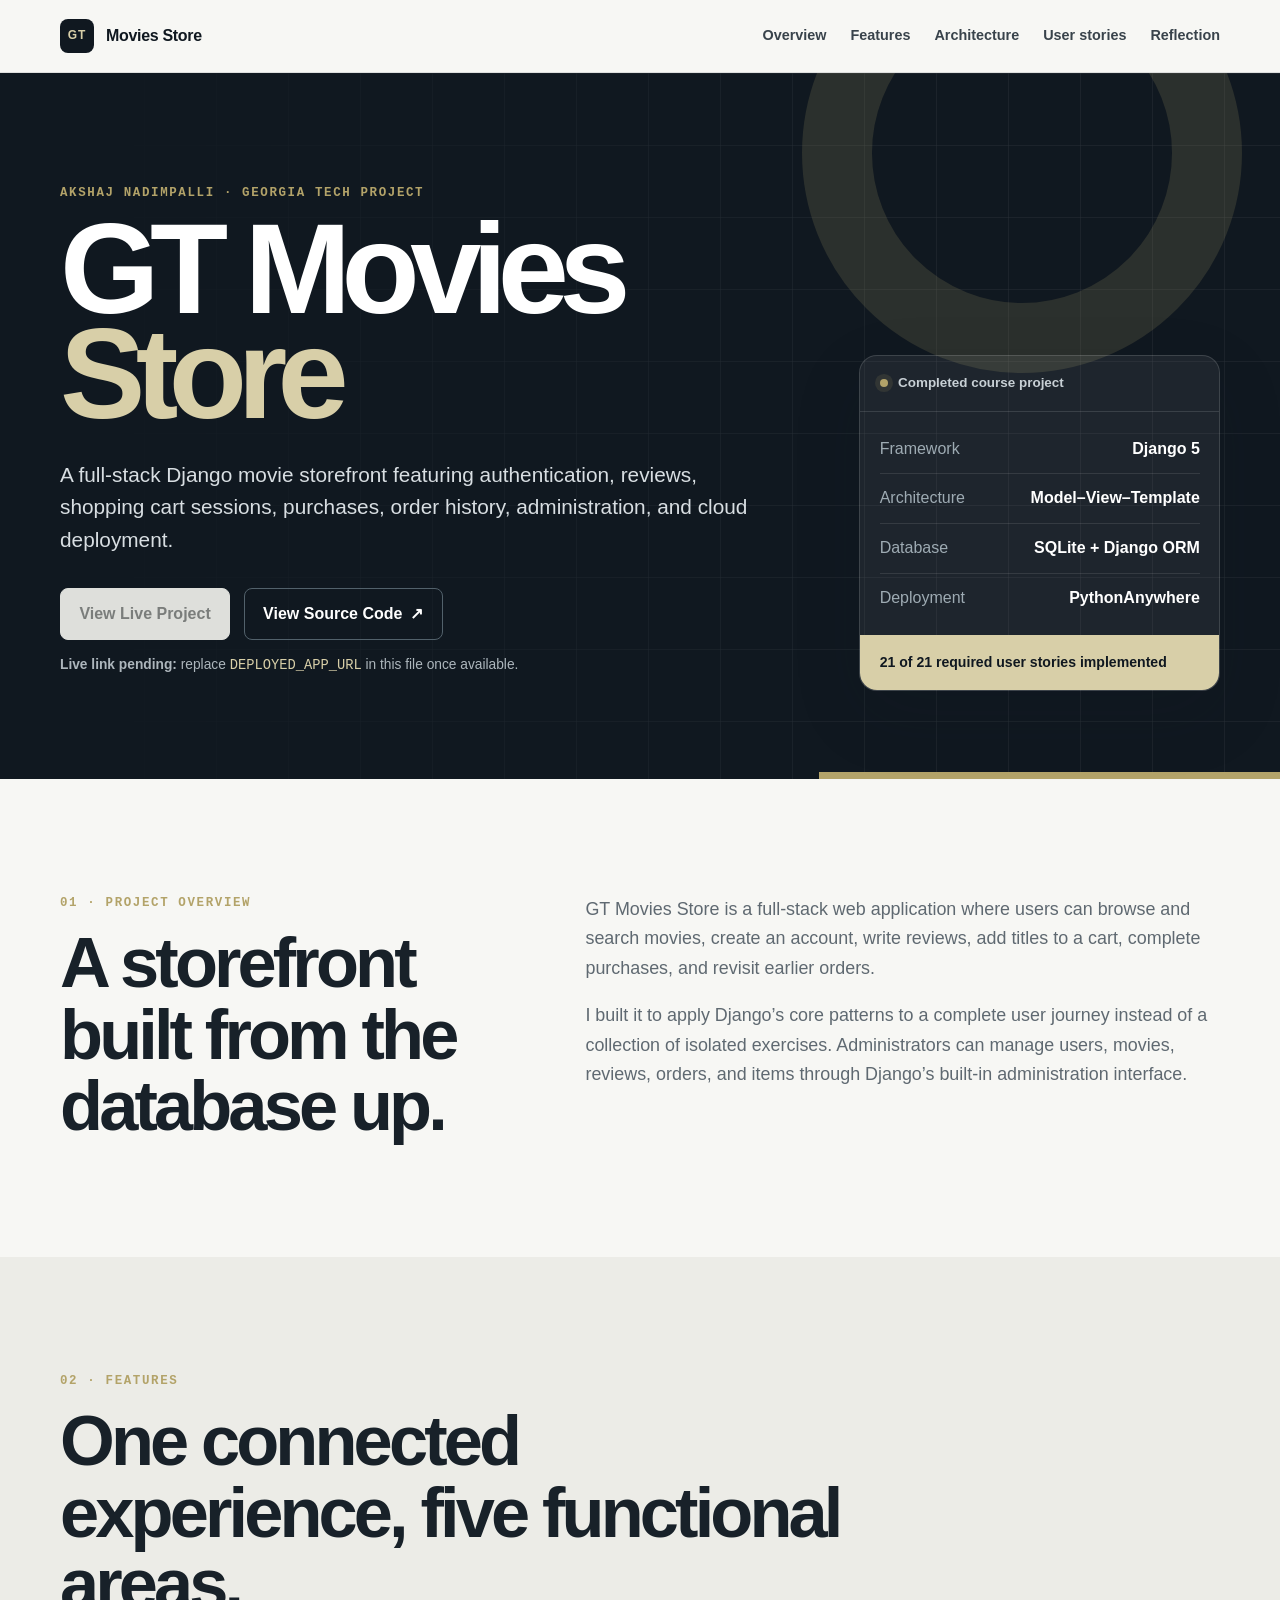
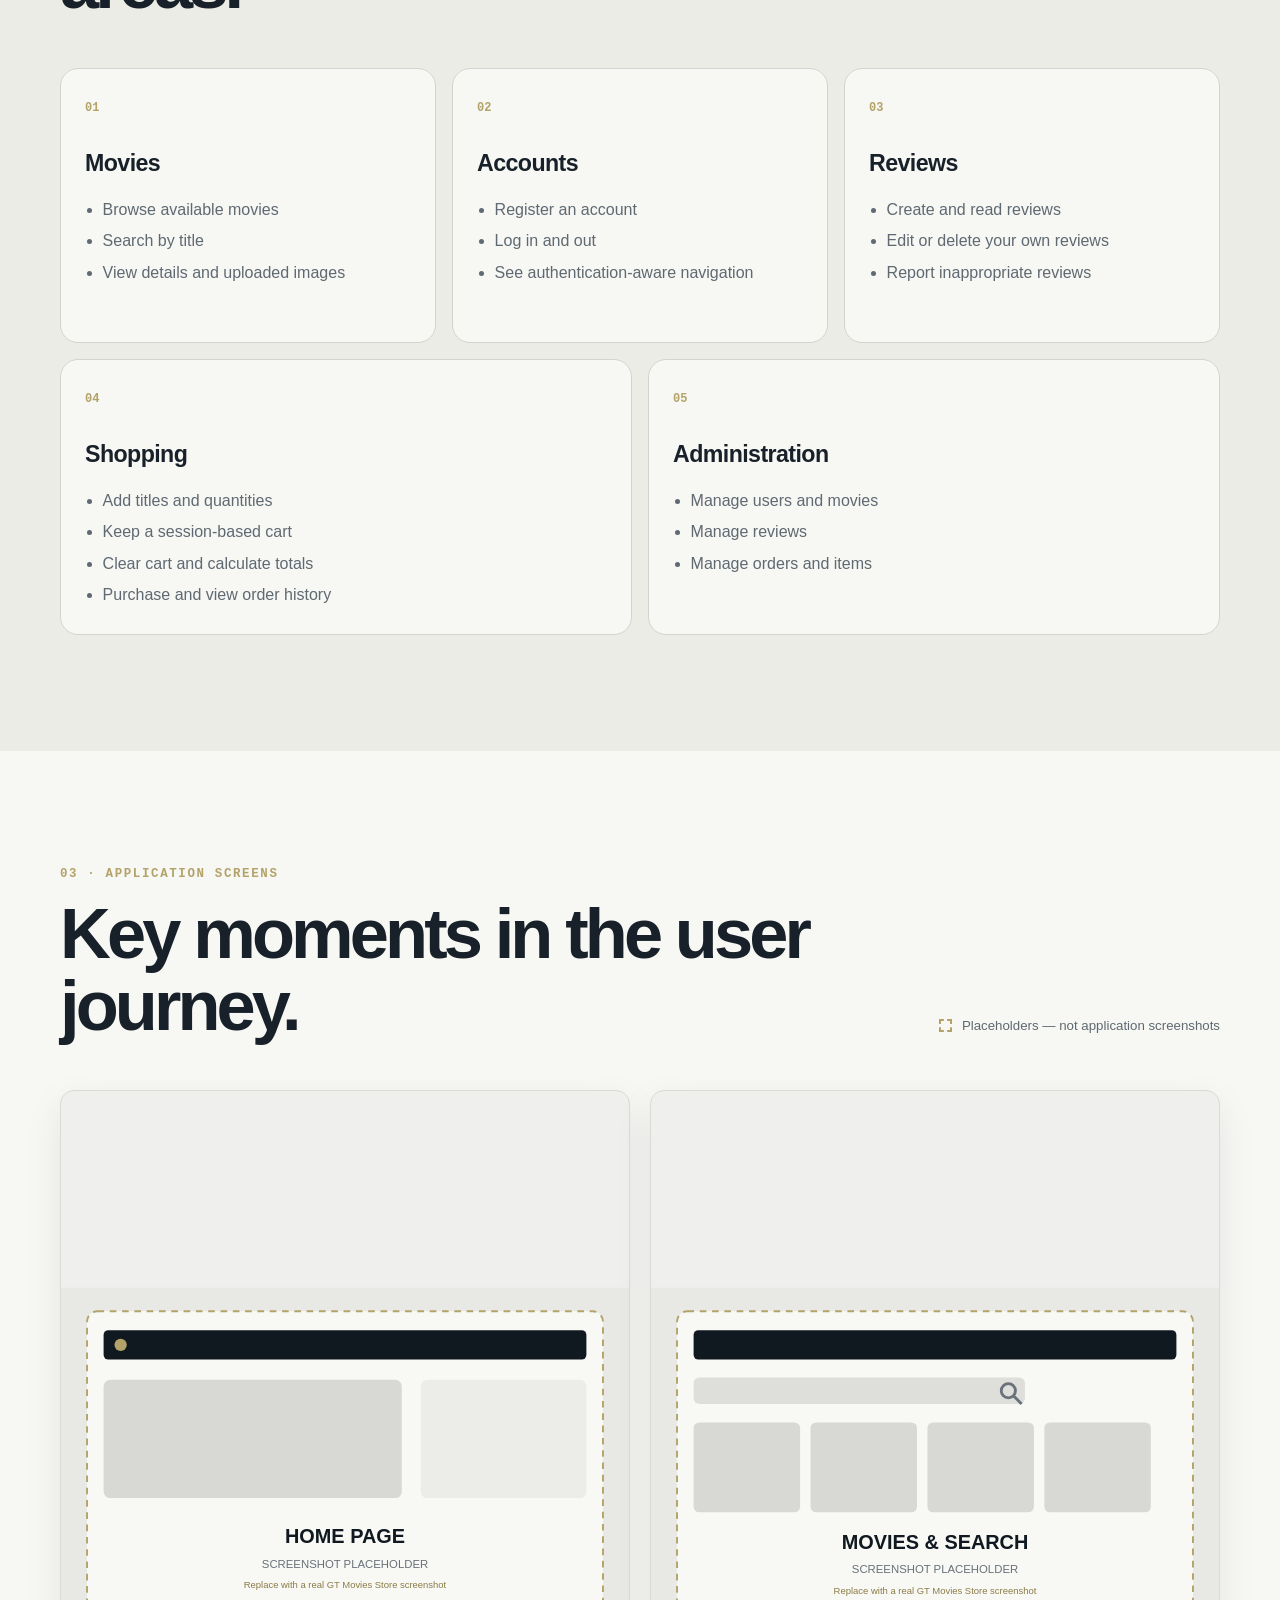
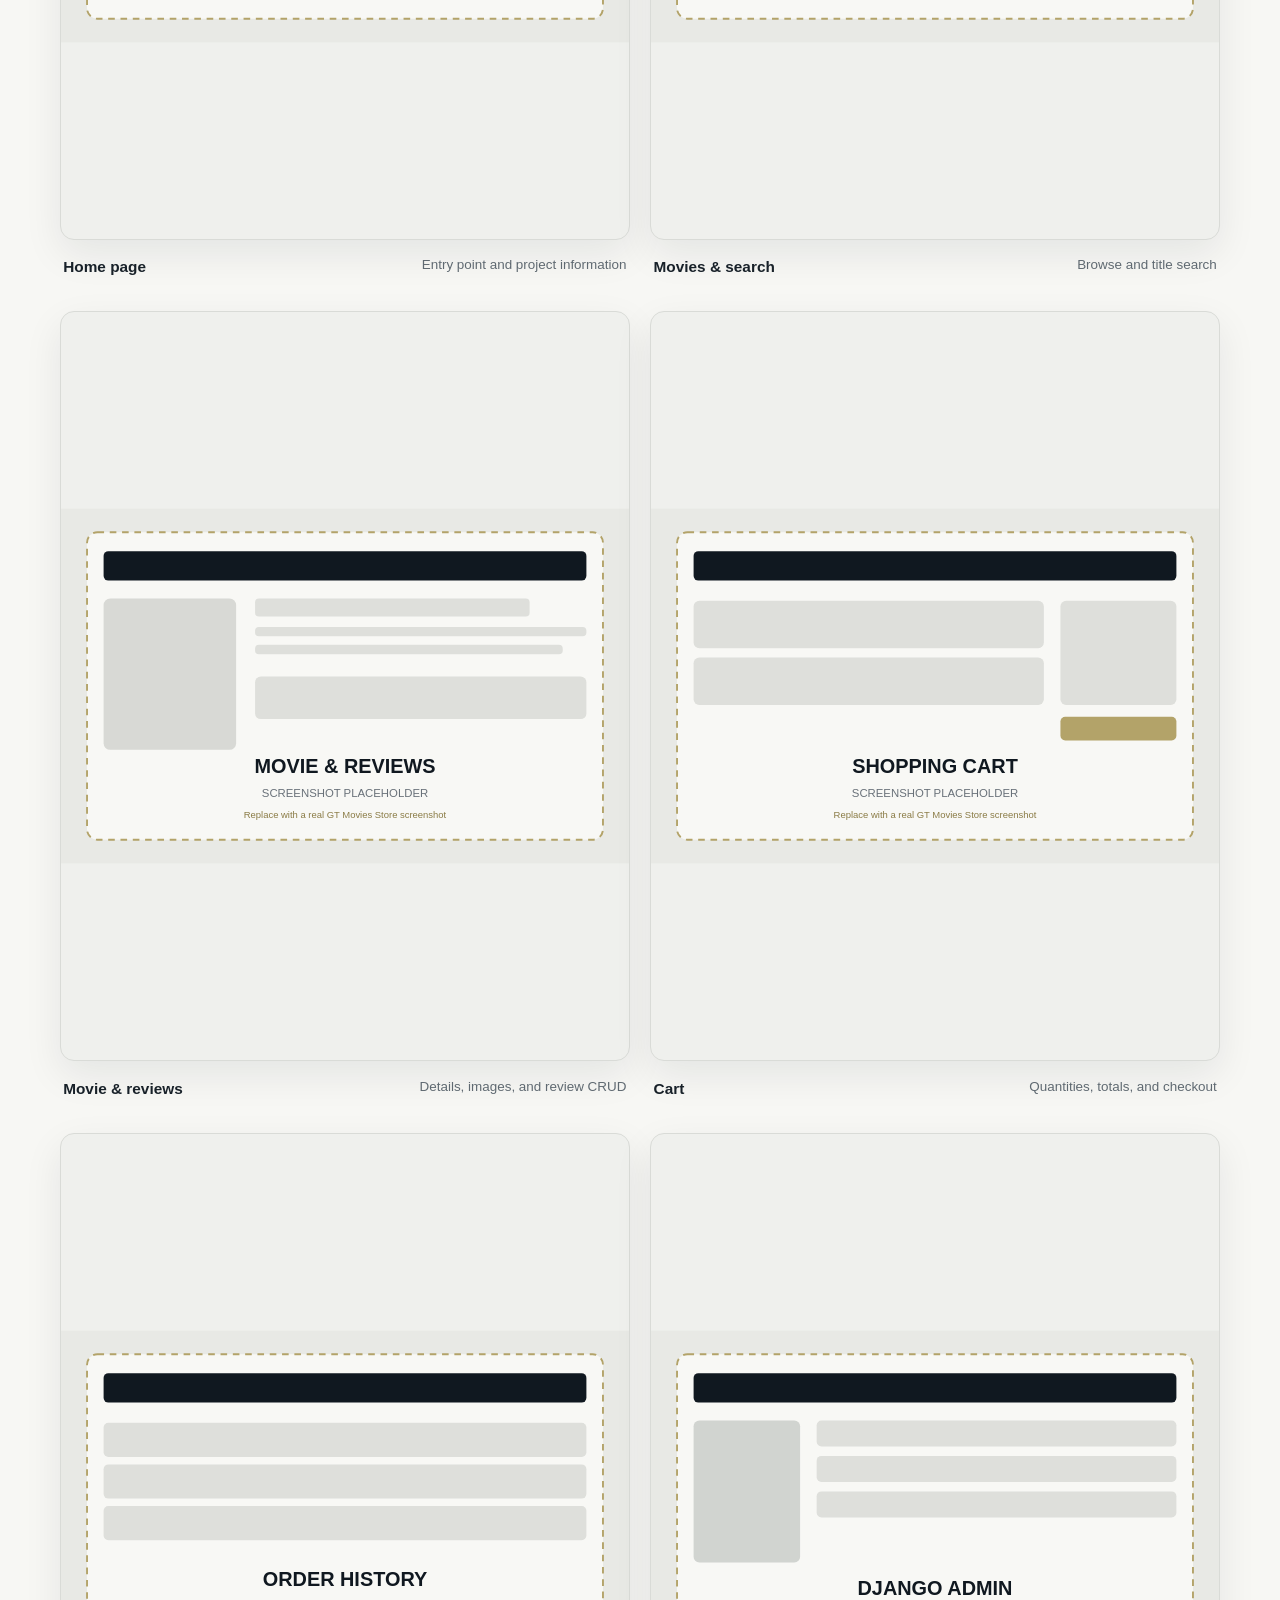
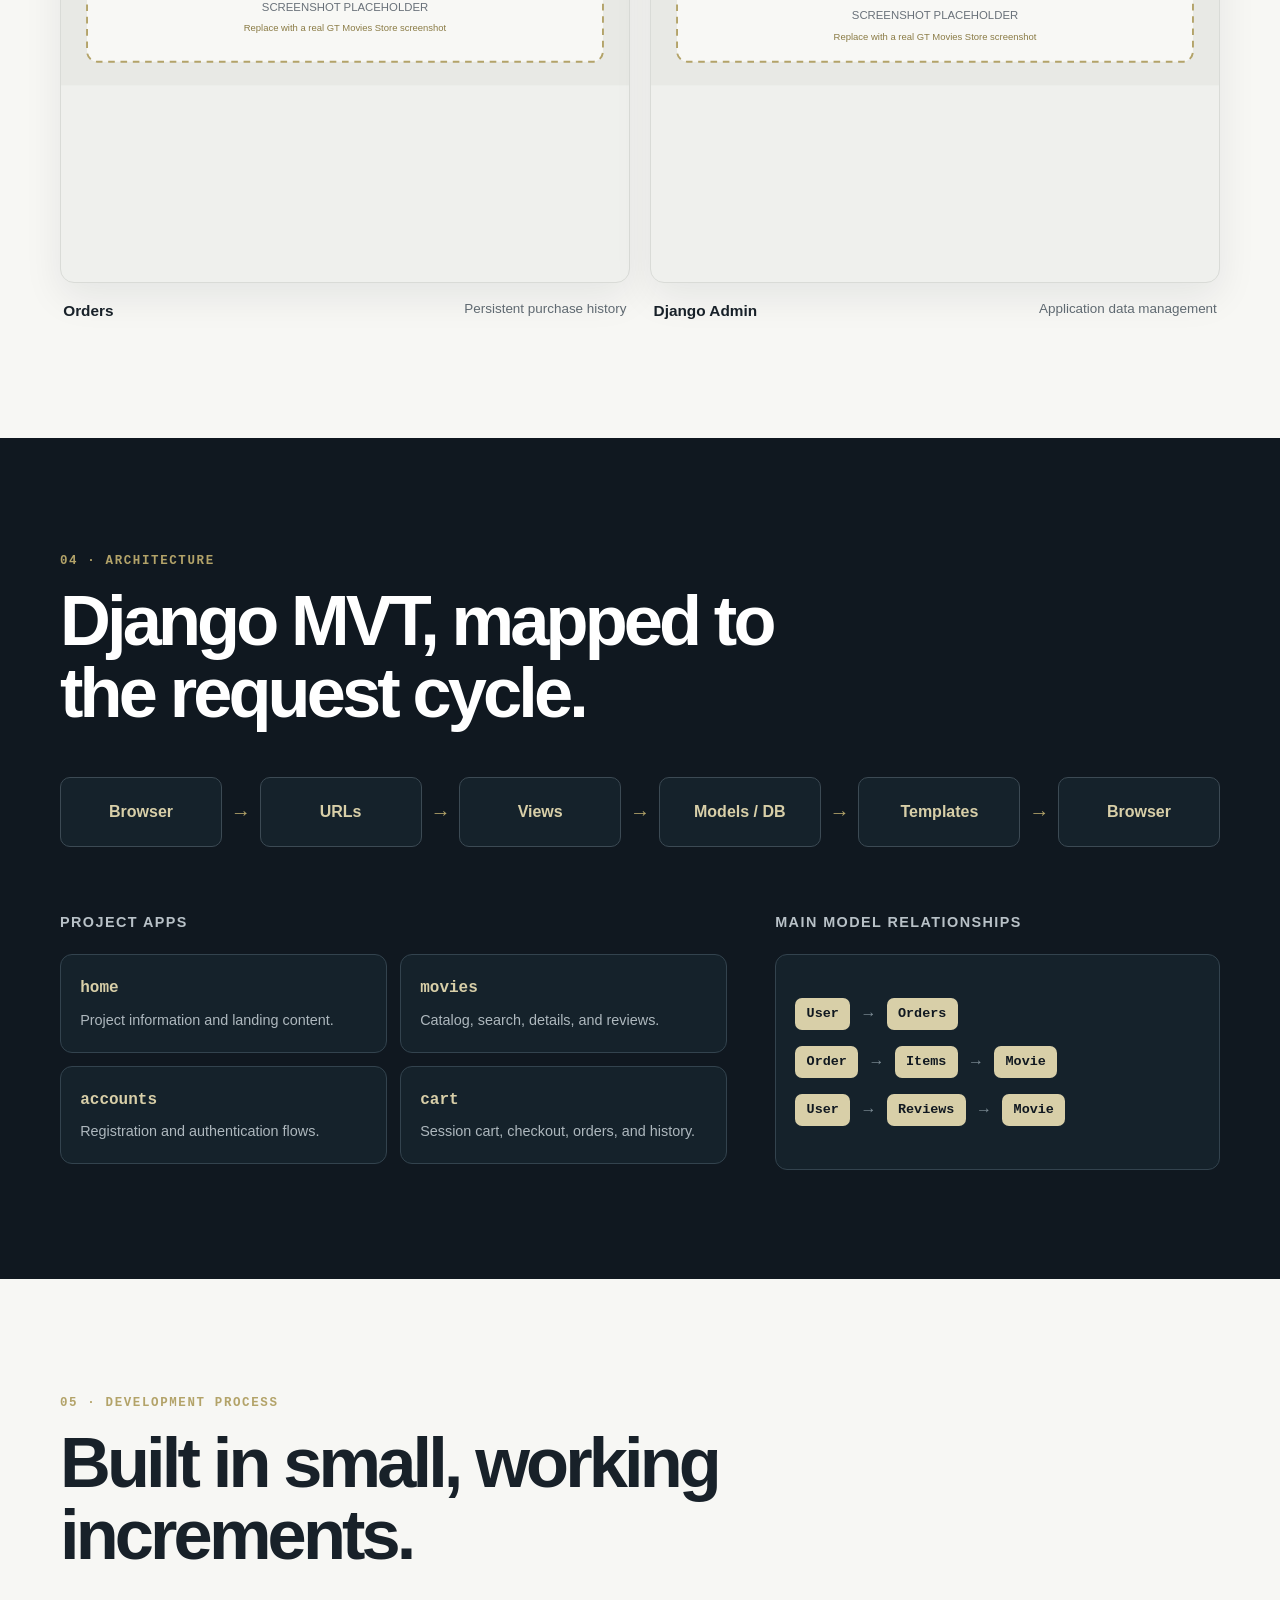
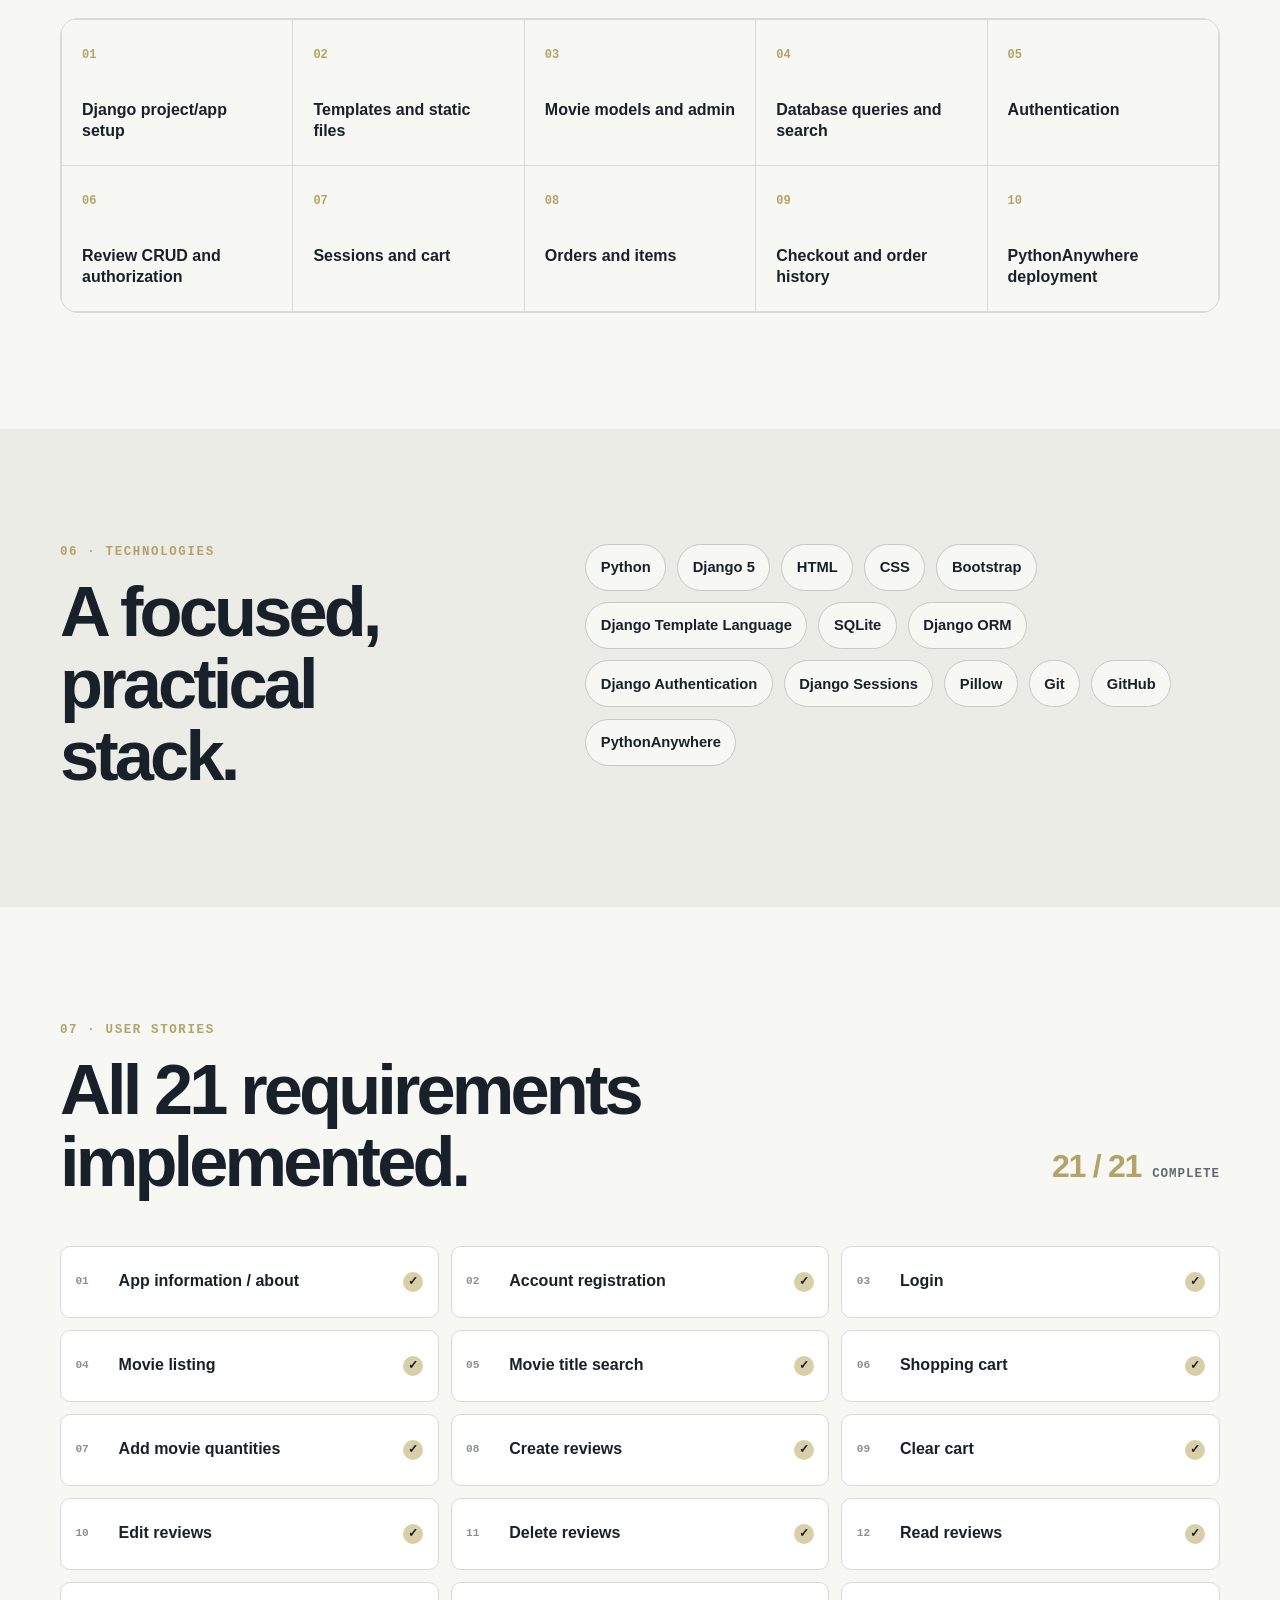
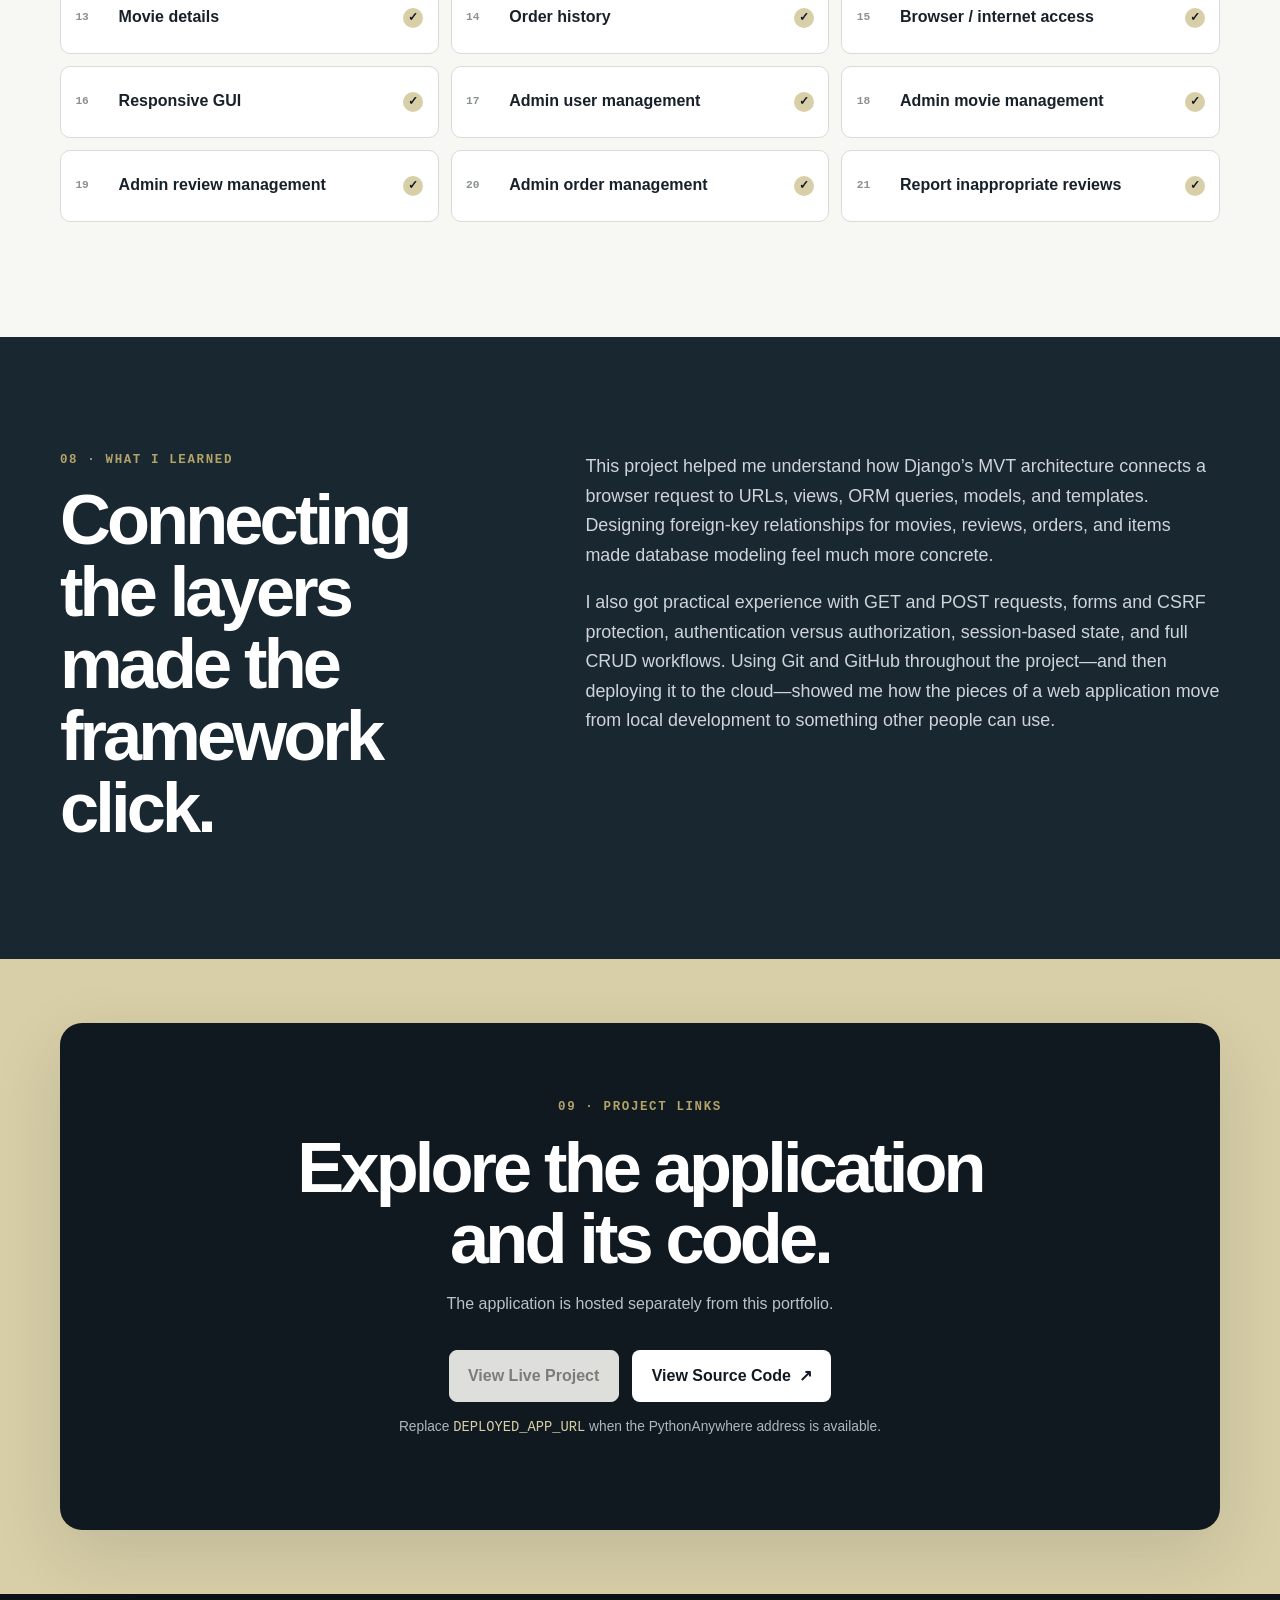
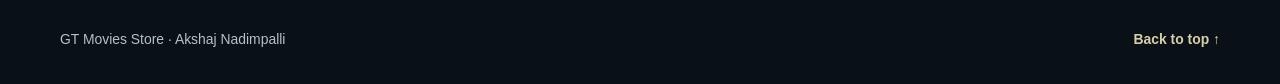
==== index.html @ 91b68bd0 "Create GT Movies Store portfolio" ====
<!doctype html>
<html lang="en">
<head>
  <meta charset="utf-8">
  <meta name="viewport" content="width=device-width, initial-scale=1">
  <meta name="description" content="Akshaj Nadimpalli's GT Movies Store project portfolio — a full-stack Django 5 movie storefront.">
  <meta name="theme-color" content="#101820">
  <title>GT Movies Store · Akshaj Nadimpalli</title>
  <link rel="icon" type="image/svg+xml" href="data:image/svg+xml,%3Csvg xmlns='http://www.w3.org/2000/svg' viewBox='0 0 64 64'%3E%3Crect width='64' height='64' rx='14' fill='%23101820'/%3E%3Cpath d='M16 20h32v24H16z' fill='%23b3a369'/%3E%3Cpath d='M22 16v32M42 16v32' stroke='%23fff' stroke-width='4' stroke-dasharray='5 5'/%3E%3C/svg%3E">
  <link rel="stylesheet" href="assets/styles.css">
  <script src="assets/script.js" defer></script>
</head>
<body>
  <a class="skip-link" href="#main">Skip to main content</a>

  <header class="site-header">
    <nav class="nav shell" aria-label="Primary navigation">
      <a class="brand" href="#home" aria-label="GT Movies Store home">
        <span class="brand-mark" aria-hidden="true">GT</span>
        <span>Movies Store</span>
      </a>
      <button class="nav-toggle" type="button" aria-expanded="false" aria-controls="nav-links">
        <span class="sr-only">Open navigation</span>
        <span></span><span></span><span></span>
      </button>
      <div class="nav-links" id="nav-links">
        <a href="#overview">Overview</a>
        <a href="#features">Features</a>
        <a href="#architecture">Architecture</a>
        <a href="#stories">User stories</a>
        <a href="#reflection">Reflection</a>
      </div>
    </nav>
  </header>

  <main id="main">
    <section class="hero" id="home">
      <div class="shell hero-grid">
        <div class="hero-copy">
          <p class="eyebrow">Akshaj Nadimpalli · Georgia Tech project</p>
          <h1>GT Movies<br><span>Store</span></h1>
          <p class="hero-subtitle">A full-stack Django movie storefront featuring authentication, reviews, shopping cart sessions, purchases, order history, administration, and cloud deployment.</p>
          <div class="hero-actions">
            <a class="button button-disabled" role="link" aria-disabled="true" data-placeholder="DEPLOYED_APP_URL">View Live Project</a>
            <a class="button button-secondary" href="https://github.com/akshajnad/moviesstore" target="_blank" rel="noreferrer">View Source Code <span aria-hidden="true">↗</span></a>
          </div>
          <p class="link-note"><strong>Live link pending:</strong> replace <code>DEPLOYED_APP_URL</code> in this file once available.</p>
        </div>

        <aside class="project-summary" aria-label="Project at a glance">
          <div class="summary-top">
            <span class="status-dot" aria-hidden="true"></span>
            <span>Completed course project</span>
          </div>
          <dl>
            <div><dt>Framework</dt><dd>Django 5</dd></div>
            <div><dt>Architecture</dt><dd>Model–View–Template</dd></div>
            <div><dt>Database</dt><dd>SQLite + Django ORM</dd></div>
            <div><dt>Deployment</dt><dd>PythonAnywhere</dd></div>
          </dl>
          <div class="summary-footer">21 of 21 required user stories implemented</div>
        </aside>
      </div>
      <div class="hero-rule" aria-hidden="true"></div>
    </section>

    <section class="section" id="overview">
      <div class="shell split-heading">
        <div>
          <p class="eyebrow">01 · Project overview</p>
          <h2>A storefront built from the database up.</h2>
        </div>
        <div class="body-copy">
          <p>GT Movies Store is a full-stack web application where users can browse and search movies, create an account, write reviews, add titles to a cart, complete purchases, and revisit earlier orders.</p>
          <p>I built it to apply Django’s core patterns to a complete user journey instead of a collection of isolated exercises. Administrators can manage users, movies, reviews, orders, and items through Django’s built-in administration interface.</p>
        </div>
      </div>
    </section>

    <section class="section section-tinted" id="features">
      <div class="shell">
        <div class="section-heading">
          <p class="eyebrow">02 · Features</p>
          <h2>One connected experience, five functional areas.</h2>
        </div>
        <div class="feature-grid">
          <article class="feature-card"><span class="feature-number">01</span><h3>Movies</h3><ul><li>Browse available movies</li><li>Search by title</li><li>View details and uploaded images</li></ul></article>
          <article class="feature-card"><span class="feature-number">02</span><h3>Accounts</h3><ul><li>Register an account</li><li>Log in and out</li><li>See authentication-aware navigation</li></ul></article>
          <article class="feature-card"><span class="feature-number">03</span><h3>Reviews</h3><ul><li>Create and read reviews</li><li>Edit or delete your own reviews</li><li>Report inappropriate reviews</li></ul></article>
          <article class="feature-card"><span class="feature-number">04</span><h3>Shopping</h3><ul><li>Add titles and quantities</li><li>Keep a session-based cart</li><li>Clear cart and calculate totals</li><li>Purchase and view order history</li></ul></article>
          <article class="feature-card"><span class="feature-number">05</span><h3>Administration</h3><ul><li>Manage users and movies</li><li>Manage reviews</li><li>Manage orders and items</li></ul></article>
        </div>
      </div>
    </section>

    <section class="section" id="screens">
      <div class="shell">
        <div class="section-heading heading-row">
          <div><p class="eyebrow">03 · Application screens</p><h2>Key moments in the user journey.</h2></div>
          <p class="placeholder-key"><span aria-hidden="true"></span> Placeholders — not application screenshots</p>
        </div>
        <div class="screens-grid">
          <figure><img src="assets/screenshots/home.svg" alt="Placeholder for the GT Movies Store home page screenshot" width="1200" height="750"><figcaption><strong>Home page</strong><span>Entry point and project information</span></figcaption></figure>
          <figure><img src="assets/screenshots/movies-search.svg" alt="Placeholder for the movies listing and search screenshot" width="1200" height="750"><figcaption><strong>Movies & search</strong><span>Browse and title search</span></figcaption></figure>
          <figure><img src="assets/screenshots/movie-reviews.svg" alt="Placeholder for the movie detail and reviews screenshot" width="1200" height="750"><figcaption><strong>Movie & reviews</strong><span>Details, images, and review CRUD</span></figcaption></figure>
          <figure><img src="assets/screenshots/cart.svg" alt="Placeholder for the shopping cart screenshot" width="1200" height="750"><figcaption><strong>Cart</strong><span>Quantities, totals, and checkout</span></figcaption></figure>
          <figure><img src="assets/screenshots/orders.svg" alt="Placeholder for the order history screenshot" width="1200" height="750"><figcaption><strong>Orders</strong><span>Persistent purchase history</span></figcaption></figure>
          <figure><img src="assets/screenshots/admin.svg" alt="Placeholder for the Django Admin screenshot" width="1200" height="750"><figcaption><strong>Django Admin</strong><span>Application data management</span></figcaption></figure>
        </div>
      </div>
    </section>

    <section class="section section-dark" id="architecture">
      <div class="shell">
        <div class="section-heading"><p class="eyebrow">04 · Architecture</p><h2>Django MVT, mapped to the request cycle.</h2></div>
        <div class="flow" aria-label="Browser to URLs to views to models and database to templates to browser">
          <span>Browser</span><b aria-hidden="true">→</b><span>URLs</span><b aria-hidden="true">→</b><span>Views</span><b aria-hidden="true">→</b><span>Models / DB</span><b aria-hidden="true">→</b><span>Templates</span><b aria-hidden="true">→</b><span>Browser</span>
        </div>

        <div class="architecture-grid">
          <div>
            <h3>Project apps</h3>
            <div class="app-grid">
              <article><code>home</code><p>Project information and landing content.</p></article>
              <article><code>movies</code><p>Catalog, search, details, and reviews.</p></article>
              <article><code>accounts</code><p>Registration and authentication flows.</p></article>
              <article><code>cart</code><p>Session cart, checkout, orders, and history.</p></article>
            </div>
          </div>
          <div>
            <h3>Main model relationships</h3>
            <div class="model-map" aria-label="Main model relationships">
              <p><span>User</span><b>→</b><span>Orders</span></p>
              <p><span>Order</span><b>→</b><span>Items</span><b>→</b><span>Movie</span></p>
              <p><span>User</span><b>→</b><span>Reviews</span><b>→</b><span>Movie</span></p>
            </div>
          </div>
        </div>
      </div>
    </section>

    <section class="section" id="process">
      <div class="shell">
        <div class="section-heading"><p class="eyebrow">05 · Development process</p><h2>Built in small, working increments.</h2></div>
        <ol class="timeline">
          <li><span>01</span><p>Django project/app setup</p></li><li><span>02</span><p>Templates and static files</p></li><li><span>03</span><p>Movie models and admin</p></li><li><span>04</span><p>Database queries and search</p></li><li><span>05</span><p>Authentication</p></li><li><span>06</span><p>Review CRUD and authorization</p></li><li><span>07</span><p>Sessions and cart</p></li><li><span>08</span><p>Orders and items</p></li><li><span>09</span><p>Checkout and order history</p></li><li><span>10</span><p>PythonAnywhere deployment</p></li>
        </ol>
      </div>
    </section>

    <section class="section section-tinted" id="technology">
      <div class="shell split-heading">
        <div><p class="eyebrow">06 · Technologies</p><h2>A focused, practical stack.</h2></div>
        <ul class="tech-list" aria-label="Technologies used">
          <li>Python</li><li>Django 5</li><li>HTML</li><li>CSS</li><li>Bootstrap</li><li>Django Template Language</li><li>SQLite</li><li>Django ORM</li><li>Django Authentication</li><li>Django Sessions</li><li>Pillow</li><li>Git</li><li>GitHub</li><li>PythonAnywhere</li>
        </ul>
      </div>
    </section>

    <section class="section" id="stories">
      <div class="shell">
        <div class="section-heading heading-row"><div><p class="eyebrow">07 · User stories</p><h2>All 21 requirements implemented.</h2></div><p class="completion"><strong>21 / 21</strong><span>complete</span></p></div>
        <ol class="story-grid">
          <li>App information / about</li><li>Account registration</li><li>Login</li><li>Movie listing</li><li>Movie title search</li><li>Shopping cart</li><li>Add movie quantities</li><li>Create reviews</li><li>Clear cart</li><li>Edit reviews</li><li>Delete reviews</li><li>Read reviews</li><li>Movie details</li><li>Order history</li><li>Browser / internet access</li><li>Responsive GUI</li><li>Admin user management</li><li>Admin movie management</li><li>Admin review management</li><li>Admin order management</li><li>Report inappropriate reviews</li>
        </ol>
      </div>
    </section>

    <section class="section section-reflection" id="reflection">
      <div class="shell reflection-grid">
        <div><p class="eyebrow">08 · What I learned</p><h2>Connecting the layers made the framework click.</h2></div>
        <div class="reflection-copy">
          <p>This project helped me understand how Django’s MVT architecture connects a browser request to URLs, views, ORM queries, models, and templates. Designing foreign-key relationships for movies, reviews, orders, and items made database modeling feel much more concrete.</p>
          <p>I also got practical experience with GET and POST requests, forms and CSRF protection, authentication versus authorization, session-based state, and full CRUD workflows. Using Git and GitHub throughout the project—and then deploying it to the cloud—showed me how the pieces of a web application move from local development to something other people can use.</p>
        </div>
      </div>
    </section>

    <section class="section links-section" id="links">
      <div class="shell links-card">
        <p class="eyebrow">09 · Project links</p>
        <h2>Explore the application and its code.</h2>
        <p>The application is hosted separately from this portfolio.</p>
        <div class="hero-actions centered">
          <a class="button button-disabled" role="link" aria-disabled="true" data-placeholder="DEPLOYED_APP_URL">View Live Project</a>
          <a class="button button-light" href="https://github.com/akshajnad/moviesstore" target="_blank" rel="noreferrer">View Source Code <span aria-hidden="true">↗</span></a>
        </div>
        <p class="link-note light-note">Replace <code>DEPLOYED_APP_URL</code> when the PythonAnywhere address is available.</p>
      </div>
    </section>
  </main>

  <footer>
    <div class="shell footer-inner"><p>GT Movies Store · Akshaj Nadimpalli</p><a href="#home">Back to top <span aria-hidden="true">↑</span></a></div>
  </footer>
</body>
</html>
---- assets/styles.css ----
:root {
  --navy: #101820;
  --navy-soft: #192731;
  --gold: #b3a369;
  --gold-light: #d8cfa8;
  --paper: #f7f7f4;
  --white: #ffffff;
  --ink: #182129;
  --muted: #5f6971;
  --line: #d9dbd7;
  --radius: 18px;
  --shadow: 0 24px 70px rgba(16, 24, 32, .12);
}

* { box-sizing: border-box; }
html { scroll-behavior: smooth; scroll-padding-top: 5rem; }
body { margin: 0; color: var(--ink); background: var(--paper); font-family: Inter, ui-sans-serif, -apple-system, BlinkMacSystemFont, "Segoe UI", sans-serif; font-size: 1rem; line-height: 1.65; }
img { max-width: 100%; display: block; }
a { color: inherit; }
button, a { -webkit-tap-highlight-color: transparent; }
:focus-visible { outline: 3px solid var(--gold); outline-offset: 4px; }
.shell { width: min(1160px, calc(100% - 40px)); margin-inline: auto; }
.sr-only { position: absolute; width: 1px; height: 1px; padding: 0; margin: -1px; overflow: hidden; clip: rect(0,0,0,0); white-space: nowrap; border: 0; }
.skip-link { position: fixed; top: 10px; left: 10px; z-index: 200; transform: translateY(-160%); background: var(--gold); color: var(--navy); font-weight: 800; padding: .65rem 1rem; border-radius: 8px; }
.skip-link:focus { transform: translateY(0); }

.site-header { position: sticky; top: 0; z-index: 100; background: rgba(247,247,244,.94); border-bottom: 1px solid rgba(16,24,32,.1); backdrop-filter: blur(14px); }
.nav { min-height: 72px; display: flex; align-items: center; justify-content: space-between; gap: 2rem; }
.brand { display: inline-flex; align-items: center; gap: .75rem; color: var(--navy); text-decoration: none; font-weight: 800; letter-spacing: -.02em; }
.brand-mark { display: grid; place-items: center; width: 34px; height: 34px; border-radius: 8px; background: var(--navy); color: var(--gold-light); font-size: .75rem; letter-spacing: .08em; }
.nav-links { display: flex; align-items: center; gap: 1.5rem; }
.nav-links a { position: relative; color: #39434b; text-decoration: none; font-size: .9rem; font-weight: 650; }
.nav-links a::after { content: ""; position: absolute; inset: auto 0 -7px; height: 2px; background: var(--gold); transform: scaleX(0); transform-origin: left; transition: transform .2s ease; }
.nav-links a:hover::after, .nav-links a.active::after { transform: scaleX(1); }
.nav-toggle { display: none; width: 44px; height: 44px; border: 0; border-radius: 10px; background: var(--navy); cursor: pointer; padding: 11px; }
.nav-toggle span:not(.sr-only) { display: block; height: 2px; margin: 5px 0; background: var(--white); transition: transform .2s ease, opacity .2s ease; }

.hero { position: relative; overflow: hidden; padding: 7rem 0 5.5rem; color: var(--white); background: var(--navy); }
.hero::before { content: ""; position: absolute; inset: 0; opacity: .11; background-image: linear-gradient(rgba(255,255,255,.45) 1px, transparent 1px), linear-gradient(90deg, rgba(255,255,255,.45) 1px, transparent 1px); background-size: 72px 72px; mask-image: linear-gradient(to right, transparent 5%, #000 70%); }
.hero::after { content: ""; position: absolute; width: 300px; height: 300px; right: 3%; top: -140px; border: 70px solid rgba(179,163,105,.17); border-radius: 50%; }
.hero-grid { position: relative; z-index: 1; display: grid; grid-template-columns: minmax(0, 1.45fr) minmax(320px, .75fr); gap: clamp(3rem, 8vw, 7rem); align-items: end; }
.eyebrow { margin: 0 0 1rem; color: var(--gold); font: 750 .78rem/1.3 ui-monospace, SFMono-Regular, Menlo, monospace; letter-spacing: .13em; text-transform: uppercase; }
h1, h2, h3, p { overflow-wrap: break-word; }
h1 { max-width: 790px; margin: 0; font-size: clamp(4rem, 10vw, 8.6rem); line-height: .82; letter-spacing: -.075em; }
h1 span { color: var(--gold-light); }
.hero-subtitle { max-width: 720px; margin: 2rem 0 0; color: #d8dee2; font-size: clamp(1.05rem, 2vw, 1.3rem); line-height: 1.55; }
.hero-actions { display: flex; flex-wrap: wrap; gap: .85rem; margin-top: 2rem; }
.button { min-height: 48px; display: inline-flex; align-items: center; justify-content: center; gap: .5rem; padding: .75rem 1.15rem; border: 1px solid transparent; border-radius: 8px; color: var(--navy); background: var(--gold-light); text-decoration: none; font-weight: 800; transition: transform .2s ease, background .2s ease, border-color .2s ease; }
.button:hover:not(.button-disabled) { transform: translateY(-2px); }
.button-secondary { color: var(--white); background: transparent; border-color: #52616b; }
.button-secondary:hover { border-color: var(--gold); }
.button-light { background: var(--white); }
.button-disabled { cursor: not-allowed; color: #7a7d7b; background: #dedfdb; border-color: #dedfdb; }
.link-note { color: #adb6bc; font-size: .86rem; }
.link-note code { color: var(--gold-light); }
.project-summary { overflow: hidden; border: 1px solid rgba(255,255,255,.14); border-radius: var(--radius); background: rgba(255,255,255,.06); box-shadow: var(--shadow); }
.summary-top { display: flex; align-items: center; gap: .65rem; padding: 1rem 1.2rem; border-bottom: 1px solid rgba(255,255,255,.12); color: #c8d0d5; font-size: .84rem; font-weight: 700; }
.status-dot { width: 8px; height: 8px; border-radius: 50%; background: var(--gold); box-shadow: 0 0 0 5px rgba(179,163,105,.13); }
.project-summary dl { margin: 0; padding: .8rem 1.2rem; }
.project-summary dl div { display: flex; justify-content: space-between; gap: 1rem; padding: .7rem 0; border-bottom: 1px solid rgba(255,255,255,.1); }
.project-summary dl div:last-child { border-bottom: 0; }
.project-summary dt { color: #9eabb3; }
.project-summary dd { margin: 0; text-align: right; font-weight: 750; }
.summary-footer { padding: 1rem 1.2rem; color: var(--navy); background: var(--gold-light); font-size: .88rem; font-weight: 850; }
.hero-rule { position: absolute; right: 0; bottom: 0; width: 36%; height: 7px; background: var(--gold); }

.section { padding: clamp(5rem, 9vw, 8rem) 0; }
.section-tinted { background: #ecece7; }
.section-dark { color: var(--white); background: var(--navy); }
.section-reflection { color: var(--white); background: var(--navy-soft); }
.split-heading, .reflection-grid { display: grid; grid-template-columns: .8fr 1.2fr; gap: clamp(3rem, 8vw, 8rem); align-items: start; }
.section h2 { margin: 0; max-width: 720px; font-size: clamp(2.5rem, 5.5vw, 4.9rem); line-height: 1.02; letter-spacing: -.055em; }
.body-copy, .reflection-copy { max-width: 670px; color: var(--muted); font-size: 1.12rem; }
.body-copy p:first-child, .reflection-copy p:first-child { margin-top: 0; }
.reflection-copy { color: #ced5da; }
.section-heading { margin-bottom: 3rem; }
.section-heading h2 { max-width: 790px; }
.heading-row { display: flex; align-items: end; justify-content: space-between; gap: 2rem; }

.feature-grid { display: grid; grid-template-columns: repeat(6, 1fr); gap: 1rem; }
.feature-card { grid-column: span 2; min-height: 275px; padding: 1.5rem; border: 1px solid #d3d4cf; border-radius: var(--radius); background: var(--paper); transition: transform .22s ease, box-shadow .22s ease; }
.feature-card:nth-child(4), .feature-card:nth-child(5) { grid-column: span 3; }
.feature-card:hover { transform: translateY(-5px); box-shadow: 0 18px 44px rgba(16,24,32,.08); }
.feature-number { color: var(--gold); font: 800 .75rem/1 ui-monospace, SFMono-Regular, Menlo, monospace; }
.feature-card h3 { margin: 1.5rem 0 .8rem; font-size: 1.45rem; letter-spacing: -.025em; }
.feature-card ul { margin: 0; padding-left: 1.1rem; color: var(--muted); }
.feature-card li { padding: .15rem 0; }

.placeholder-key { display: flex; align-items: center; gap: .6rem; margin: 0 0 .3rem; color: var(--muted); font-size: .83rem; }
.placeholder-key span { width: 13px; height: 13px; border: 2px dashed var(--gold); }
.screens-grid { display: grid; grid-template-columns: repeat(2, minmax(0,1fr)); gap: 2rem 1.3rem; }
.screens-grid figure { margin: 0; }
.screens-grid img { border: 1px solid var(--line); border-radius: 14px; background: #eff0ed; aspect-ratio: 8 / 5; box-shadow: 0 14px 38px rgba(16,24,32,.08); }
.screens-grid figcaption { display: flex; justify-content: space-between; gap: 1rem; padding: .9rem .2rem 0; }
.screens-grid figcaption strong { font-size: .96rem; }
.screens-grid figcaption span { color: var(--muted); font-size: .84rem; text-align: right; }

.flow { display: flex; align-items: center; gap: .55rem; margin: 3rem 0 4rem; }
.flow span { flex: 1; min-height: 70px; display: grid; place-items: center; padding: .8rem; text-align: center; border: 1px solid #3c4a54; border-radius: 10px; color: var(--gold-light); background: #15222b; font-weight: 750; }
.flow b { color: var(--gold); font-size: 1.25rem; }
.architecture-grid { display: grid; grid-template-columns: 1.2fr .8fr; gap: 3rem; }
.architecture-grid h3 { margin: 0 0 1.2rem; color: #b8c1c7; font-size: .9rem; text-transform: uppercase; letter-spacing: .1em; }
.app-grid { display: grid; grid-template-columns: repeat(2, 1fr); gap: .8rem; }
.app-grid article, .model-map { padding: 1.2rem; border: 1px solid #33434e; border-radius: 12px; background: #15222b; }
.app-grid code { color: var(--gold-light); font-size: 1rem; font-weight: 800; }
.app-grid p { margin: .45rem 0 0; color: #aeb8be; font-size: .9rem; }
.model-map { min-height: calc(100% - 37px); display: grid; align-content: center; gap: 1rem; }
.model-map p { display: flex; align-items: center; gap: .65rem; margin: 0; }
.model-map span { padding: .5rem .7rem; border-radius: 7px; color: var(--navy); background: var(--gold-light); font: 750 .84rem/1.2 ui-monospace, SFMono-Regular, Menlo, monospace; }
.model-map b { color: #7e8d96; }

.timeline { display: grid; grid-template-columns: repeat(5, 1fr); gap: 1px; margin: 0; padding: 1px; list-style: none; background: var(--line); border: 1px solid var(--line); border-radius: var(--radius); overflow: hidden; }
.timeline li { min-height: 145px; padding: 1.25rem; background: var(--paper); }
.timeline span { color: var(--gold); font: 800 .75rem/1 ui-monospace, SFMono-Regular, Menlo, monospace; }
.timeline p { margin: 2rem 0 0; font-weight: 720; line-height: 1.35; }
.tech-list { display: flex; flex-wrap: wrap; gap: .7rem; margin: 0; padding: 0; list-style: none; }
.tech-list li { padding: .65rem .9rem; border: 1px solid #c7c9c3; border-radius: 999px; background: var(--paper); font-size: .92rem; font-weight: 700; }

.completion { display: flex; align-items: baseline; gap: .7rem; margin: 0 0 .3rem; }
.completion strong { color: var(--gold); font-size: 2rem; letter-spacing: -.04em; }
.completion span { color: var(--muted); font: 700 .78rem/1 ui-monospace, SFMono-Regular, Menlo, monospace; text-transform: uppercase; letter-spacing: .08em; }
.story-grid { counter-reset: stories; display: grid; grid-template-columns: repeat(3, 1fr); gap: .75rem; margin: 0; padding: 0; list-style: none; }
.story-grid li { counter-increment: stories; position: relative; min-height: 72px; display: flex; align-items: center; padding: .9rem 2.6rem .9rem 3.6rem; border: 1px solid var(--line); border-radius: 10px; background: var(--white); font-weight: 680; line-height: 1.3; }
.story-grid li::before { content: counter(stories, decimal-leading-zero); position: absolute; left: .9rem; color: #8a918f; font: 700 .7rem/1 ui-monospace, SFMono-Regular, Menlo, monospace; }
.story-grid li::after { content: "✓"; position: absolute; right: .9rem; display: grid; place-items: center; width: 20px; height: 20px; border-radius: 50%; color: var(--navy); background: var(--gold-light); font-size: .72rem; font-weight: 900; }

.links-section { padding-block: 4rem; background: var(--gold-light); }
.links-card { padding: clamp(2rem, 6vw, 5rem); border-radius: 22px; text-align: center; color: var(--white); background: var(--navy); box-shadow: var(--shadow); }
.links-card h2 { margin-inline: auto; }
.links-card > p:not(.eyebrow):not(.link-note) { color: #b9c2c8; }
.centered { justify-content: center; }
.light-note { color: #aeb8be; }
footer { color: #b7c0c6; background: #091016; }
.footer-inner { min-height: 92px; display: flex; justify-content: space-between; align-items: center; gap: 2rem; font-size: .87rem; }
.footer-inner a { color: var(--gold-light); text-decoration: none; font-weight: 750; }

[data-reveal] { opacity: 0; transform: translateY(18px); transition: opacity .55s ease, transform .55s ease; }
[data-reveal].visible { opacity: 1; transform: none; }

@media (max-width: 920px) {
  .hero-grid, .split-heading, .reflection-grid, .architecture-grid { grid-template-columns: 1fr; }
  .hero { padding-top: 5.5rem; }
  .project-summary { max-width: 620px; }
  .feature-card { grid-column: span 3; }
  .feature-card:last-child { grid-column: span 6; }
  .timeline { grid-template-columns: repeat(2, 1fr); }
  .story-grid { grid-template-columns: repeat(2, 1fr); }
}

@media (max-width: 760px) {
  .shell { width: min(100% - 28px, 1160px); }
  .nav-toggle { display: block; }
  .nav-links { position: absolute; top: 72px; left: 14px; right: 14px; display: grid; gap: 0; padding: .6rem; border: 1px solid var(--line); border-radius: 12px; background: var(--paper); box-shadow: var(--shadow); visibility: hidden; opacity: 0; transform: translateY(-8px); transition: opacity .2s ease, transform .2s ease, visibility .2s; }
  .nav-links.open { visibility: visible; opacity: 1; transform: none; }
  .nav-links a { padding: .8rem; border-radius: 8px; }
  .nav-links a:hover { background: #e9e9e4; }
  .nav-links a::after { display: none; }
  .nav-toggle[aria-expanded="true"] span:nth-child(2) { transform: translateY(7px) rotate(45deg); }
  .nav-toggle[aria-expanded="true"] span:nth-child(3) { opacity: 0; }
  .nav-toggle[aria-expanded="true"] span:nth-child(4) { transform: translateY(-7px) rotate(-45deg); }
  h1 { font-size: clamp(3.7rem, 19vw, 6.3rem); }
  .heading-row { display: block; }
  .placeholder-key, .completion { margin-top: 1rem; }
  .flow { display: grid; grid-template-columns: 1fr; }
  .flow b { transform: rotate(90deg); text-align: center; }
  .screens-grid, .app-grid, .story-grid { grid-template-columns: 1fr; }
}

@media (max-width: 540px) {
  .hero { padding-block: 4.5rem 4rem; }
  .hero-actions { display: grid; }
  .button { width: 100%; }
  .feature-grid { display: grid; grid-template-columns: 1fr; }
  .feature-card, .feature-card:nth-child(4), .feature-card:nth-child(5), .feature-card:last-child { grid-column: auto; }
  .timeline { grid-template-columns: 1fr; }
  .timeline li { min-height: 100px; }
  .timeline p { margin-top: 1.2rem; }
  .screens-grid figcaption { display: block; }
  .screens-grid figcaption span { display: block; text-align: left; }
  .footer-inner { align-items: flex-start; flex-direction: column; justify-content: center; gap: .2rem; }
}

@media (prefers-reduced-motion: reduce) {
  html { scroll-behavior: auto; }
  *, *::before, *::after { animation-duration: .01ms !important; animation-iteration-count: 1 !important; transition-duration: .01ms !important; }
  [data-reveal] { opacity: 1; transform: none; }
}
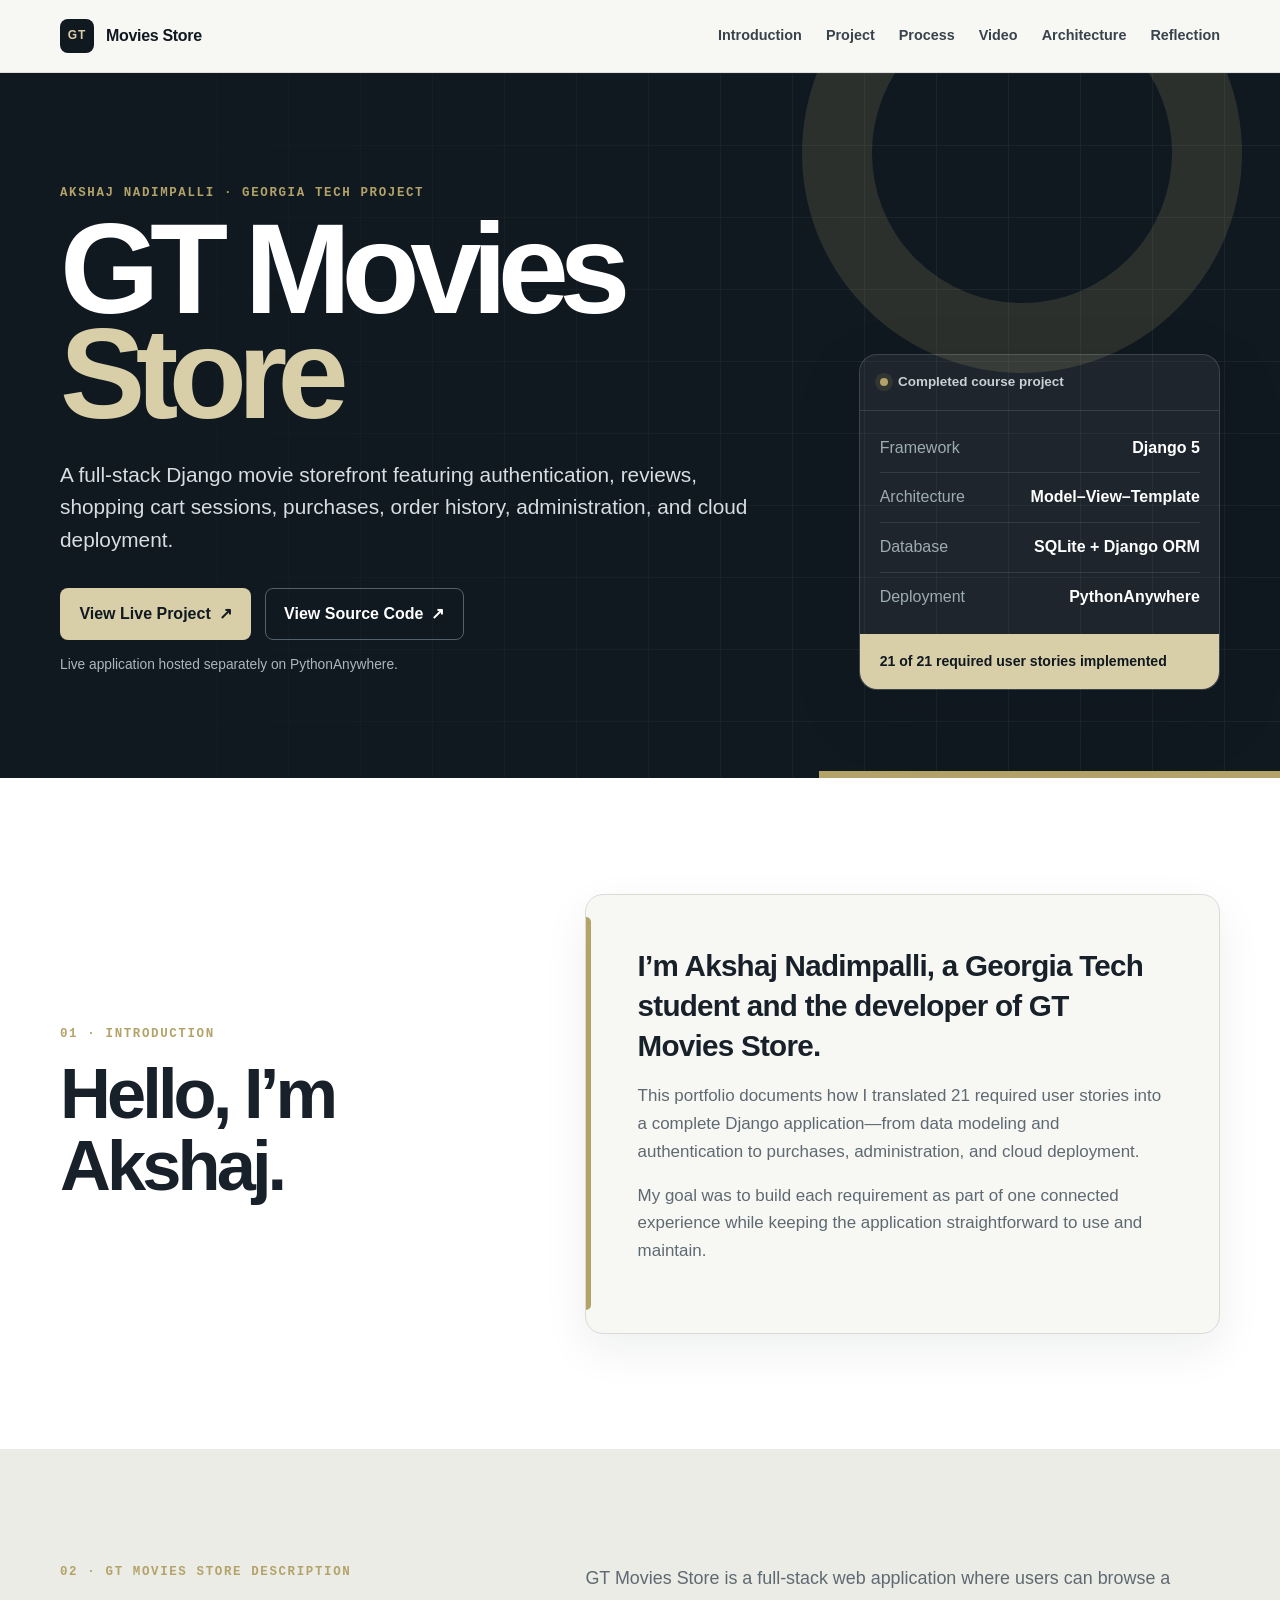
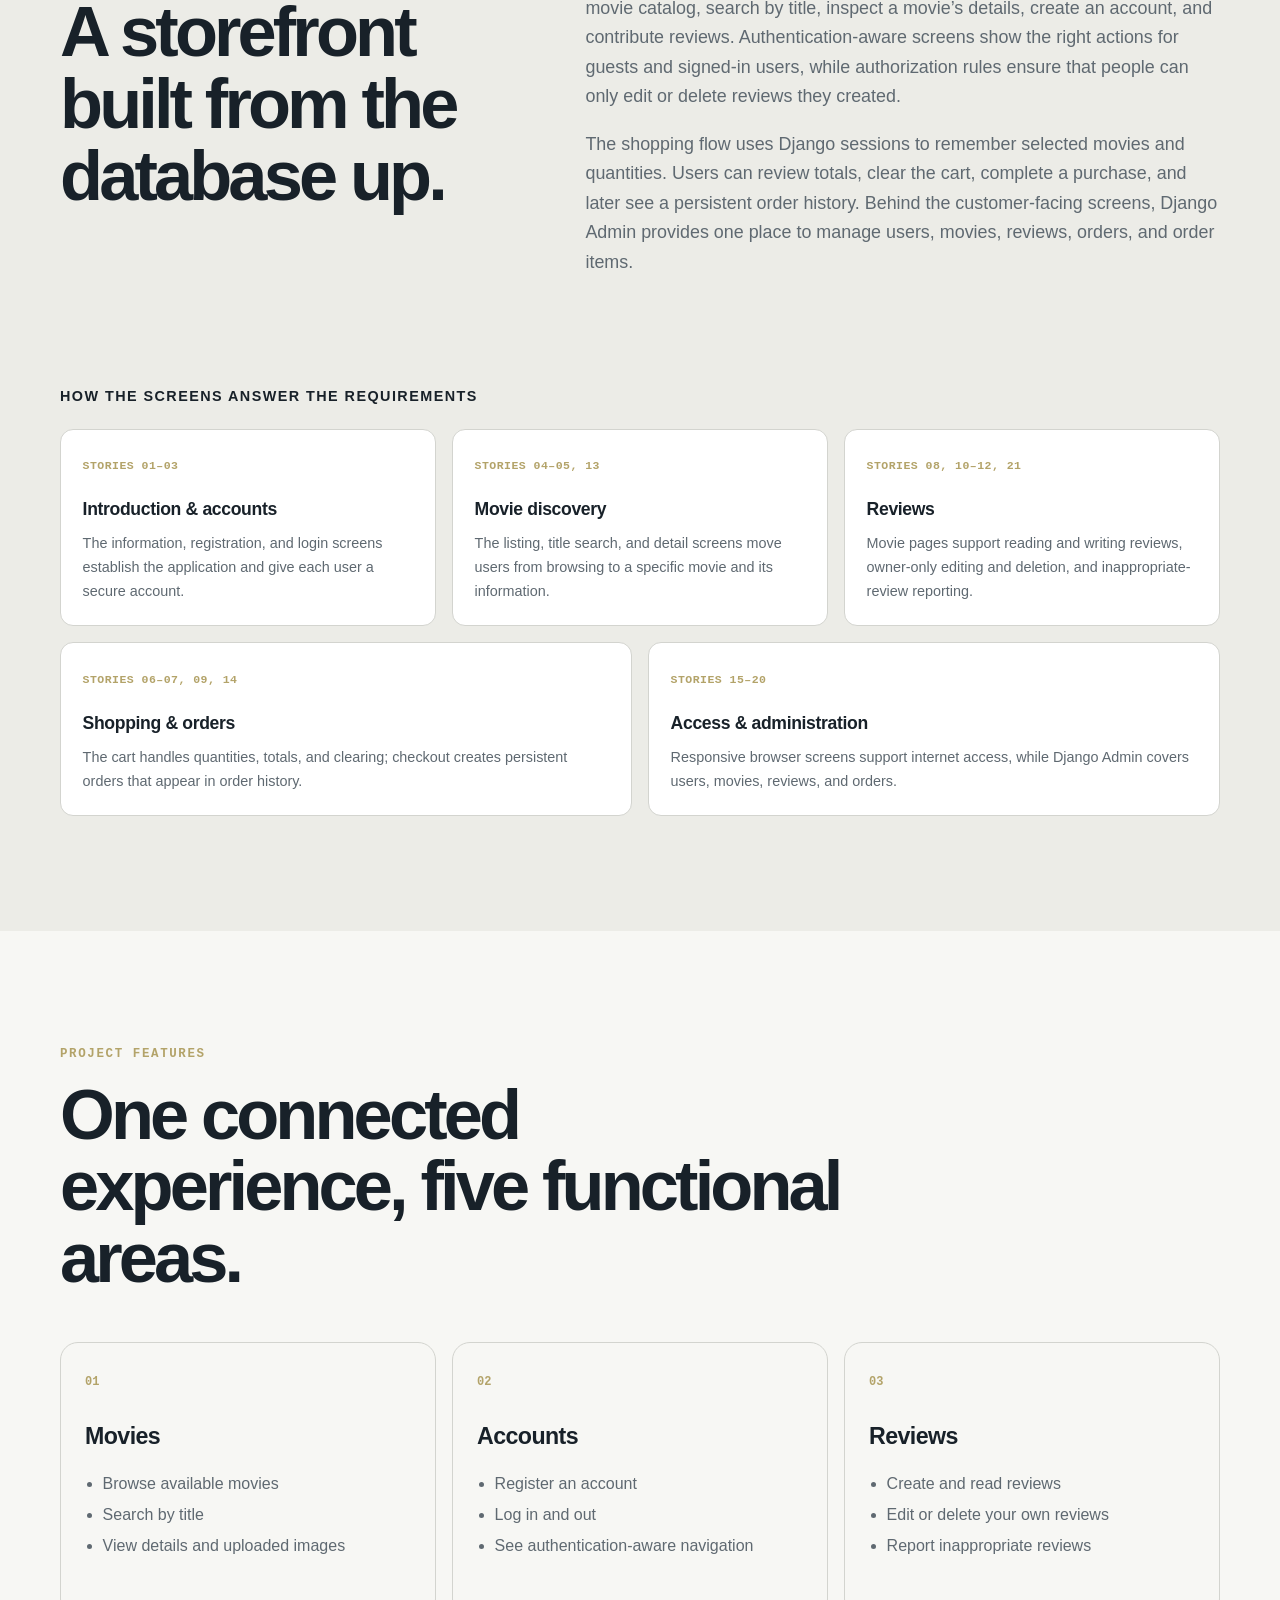
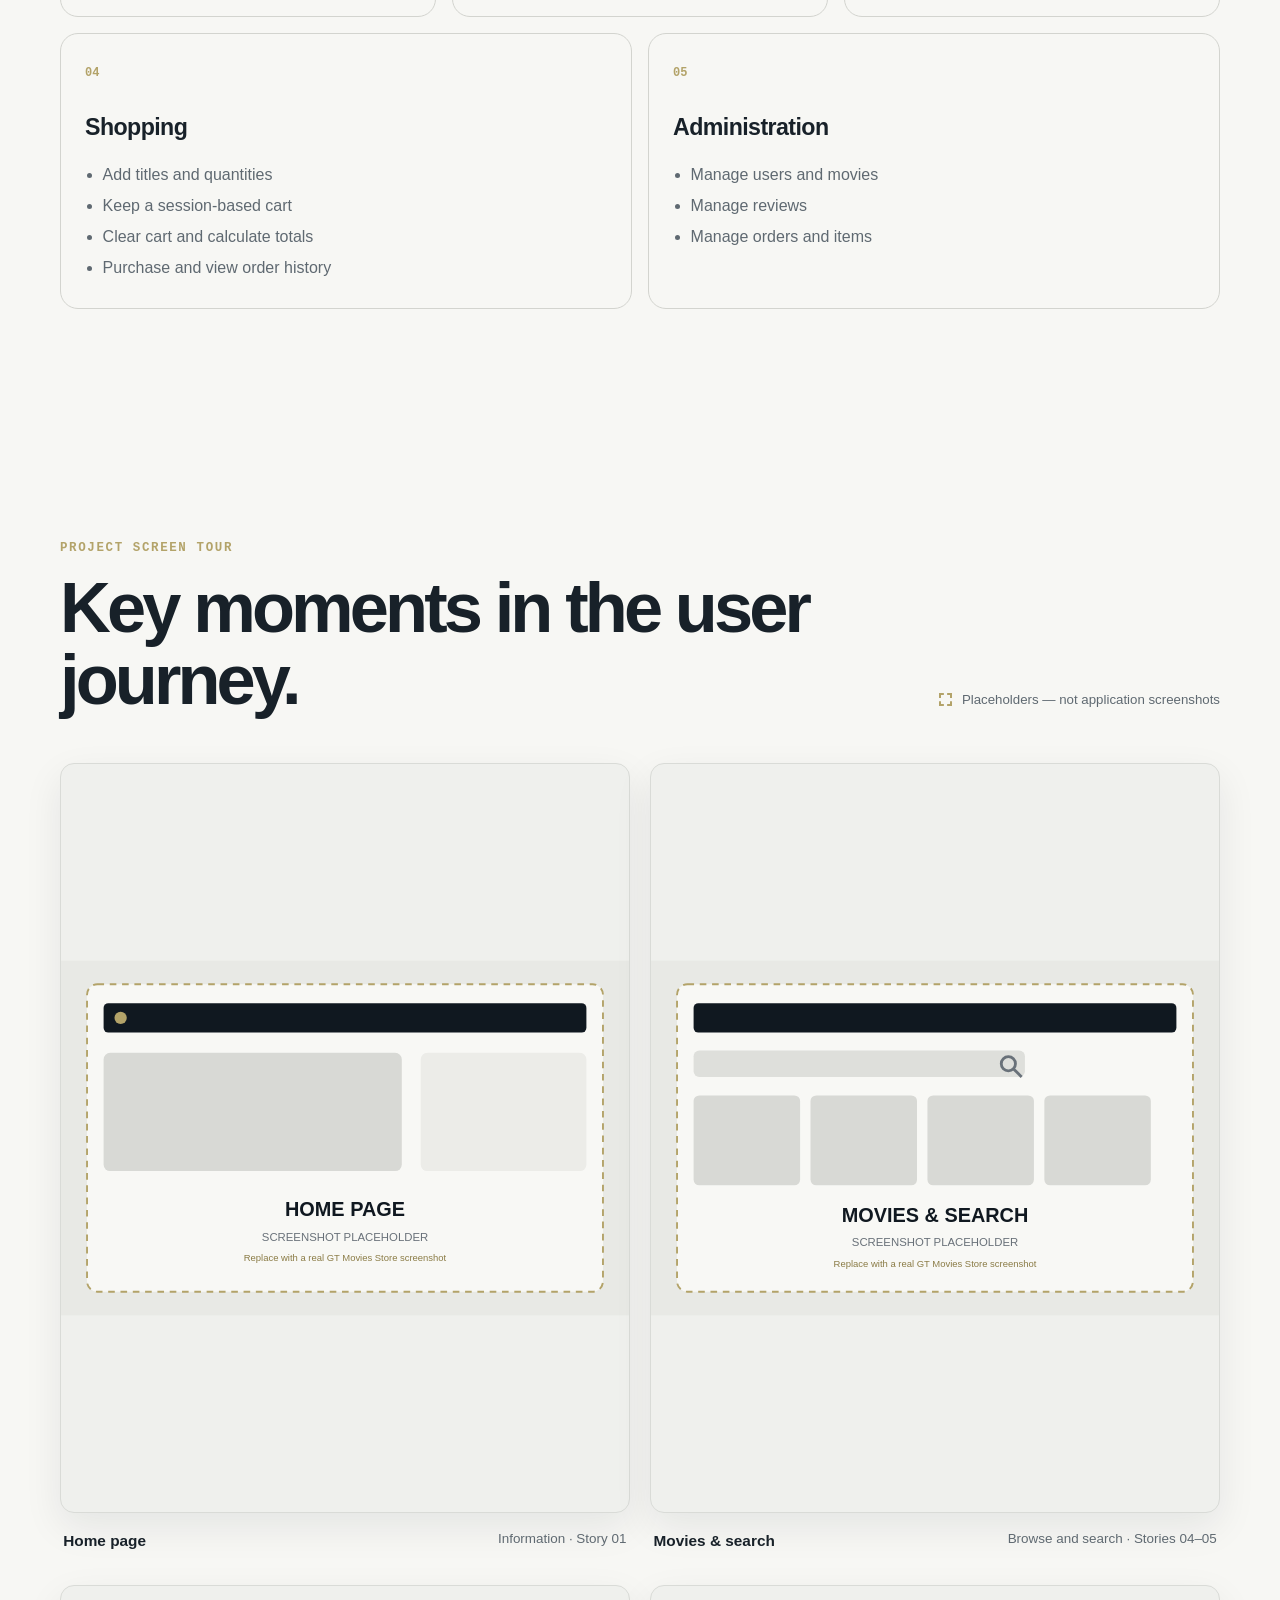
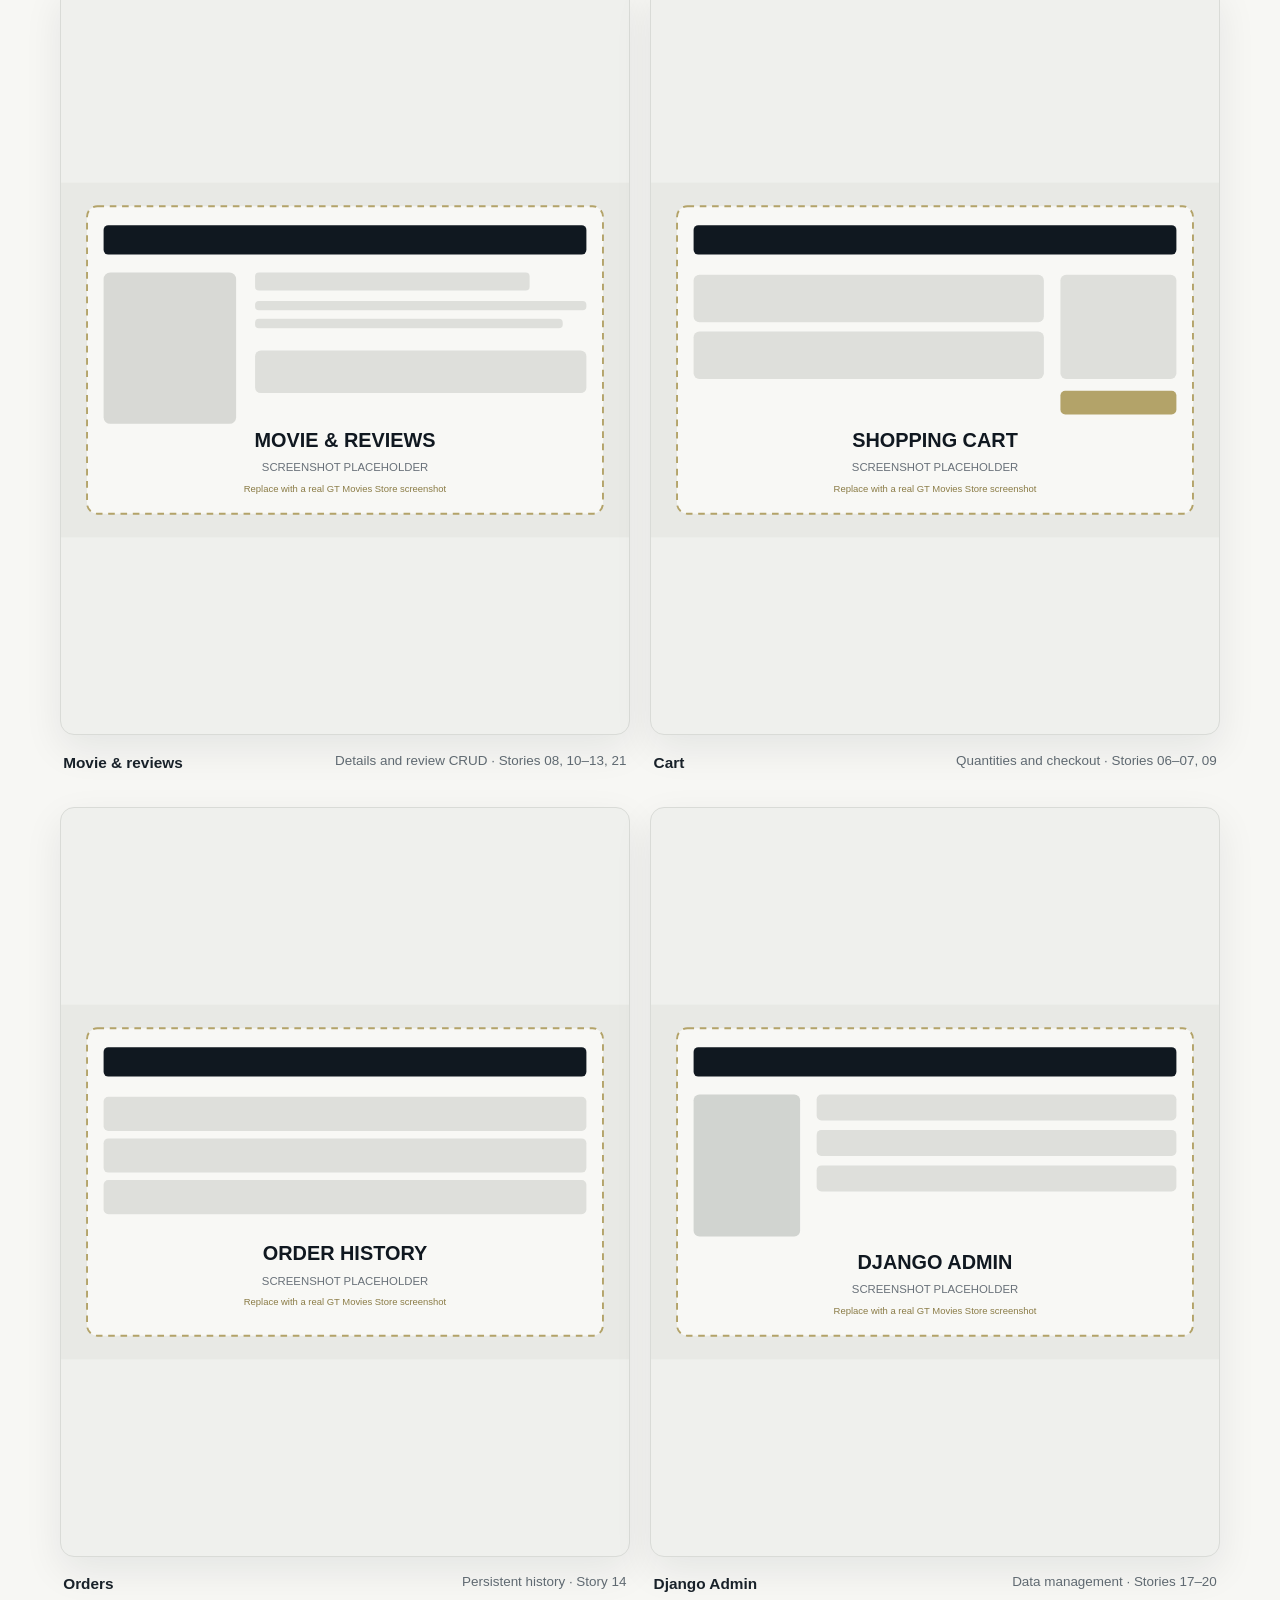
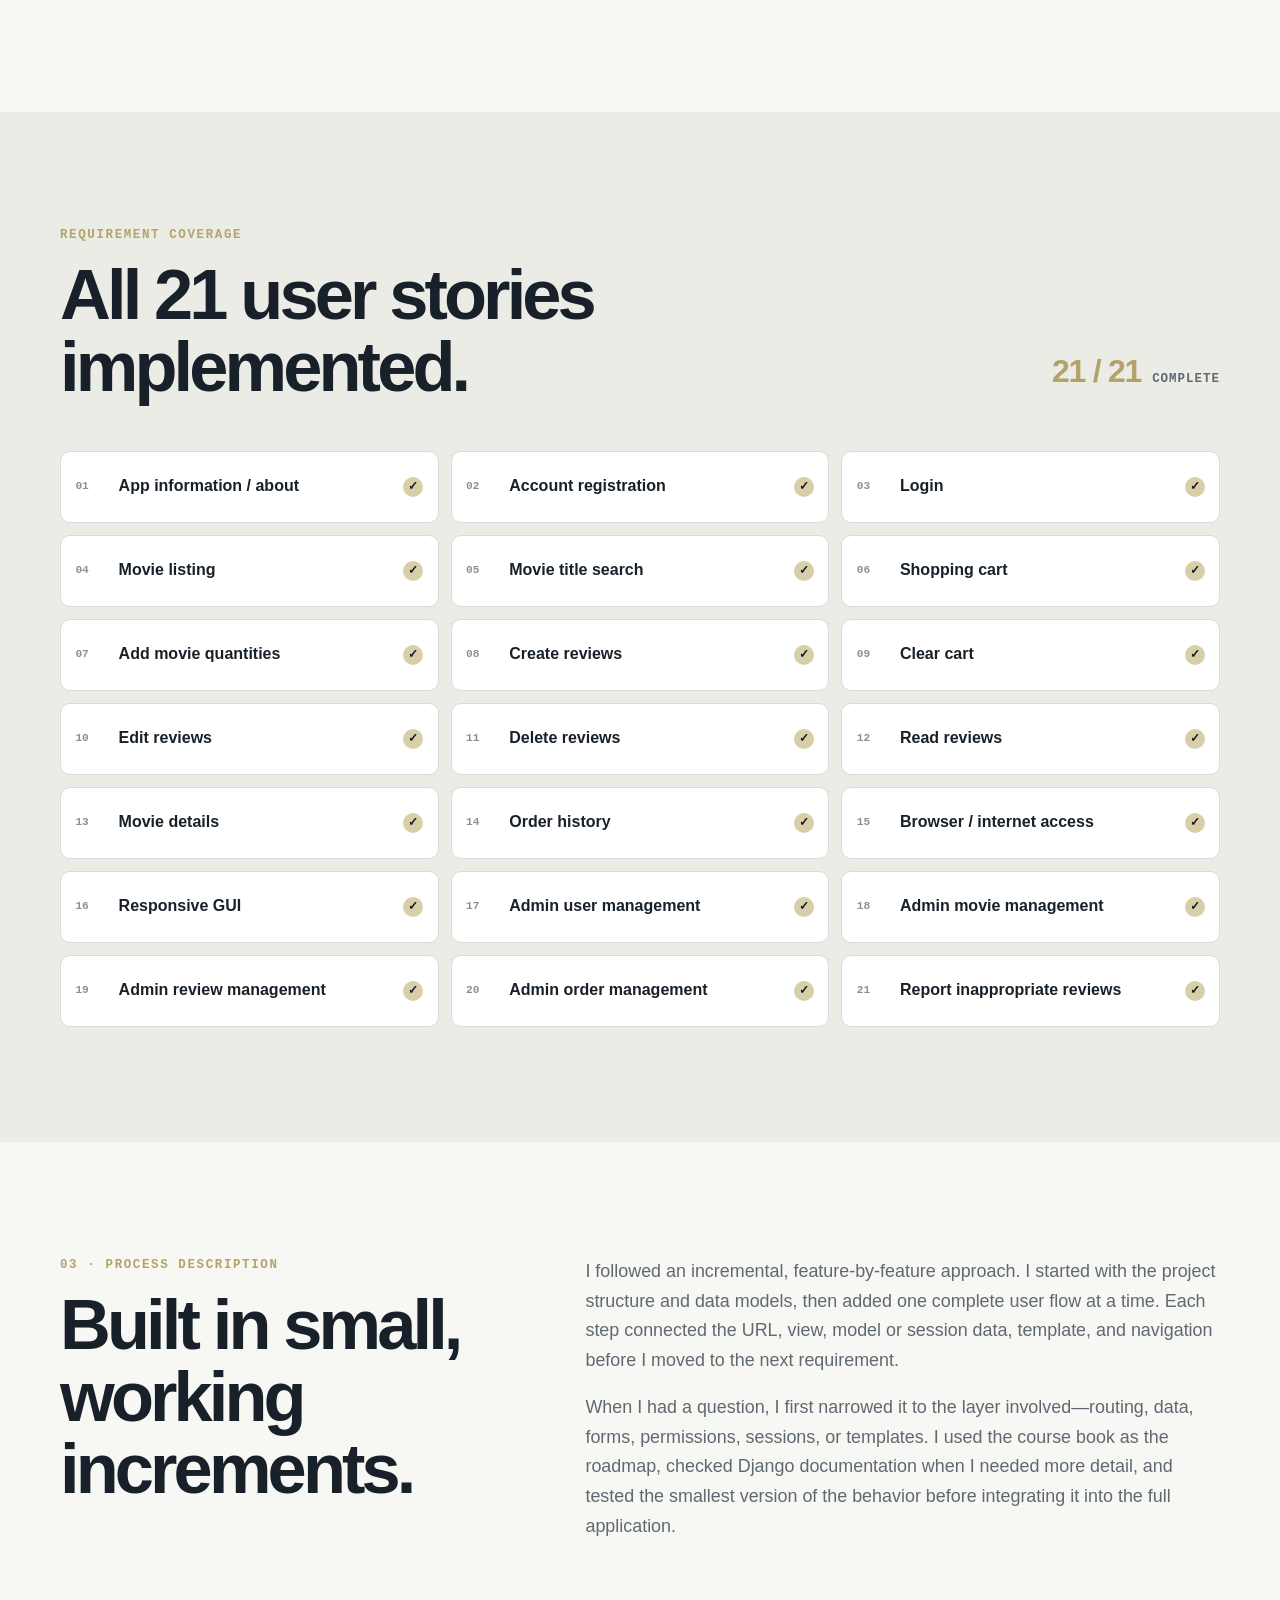
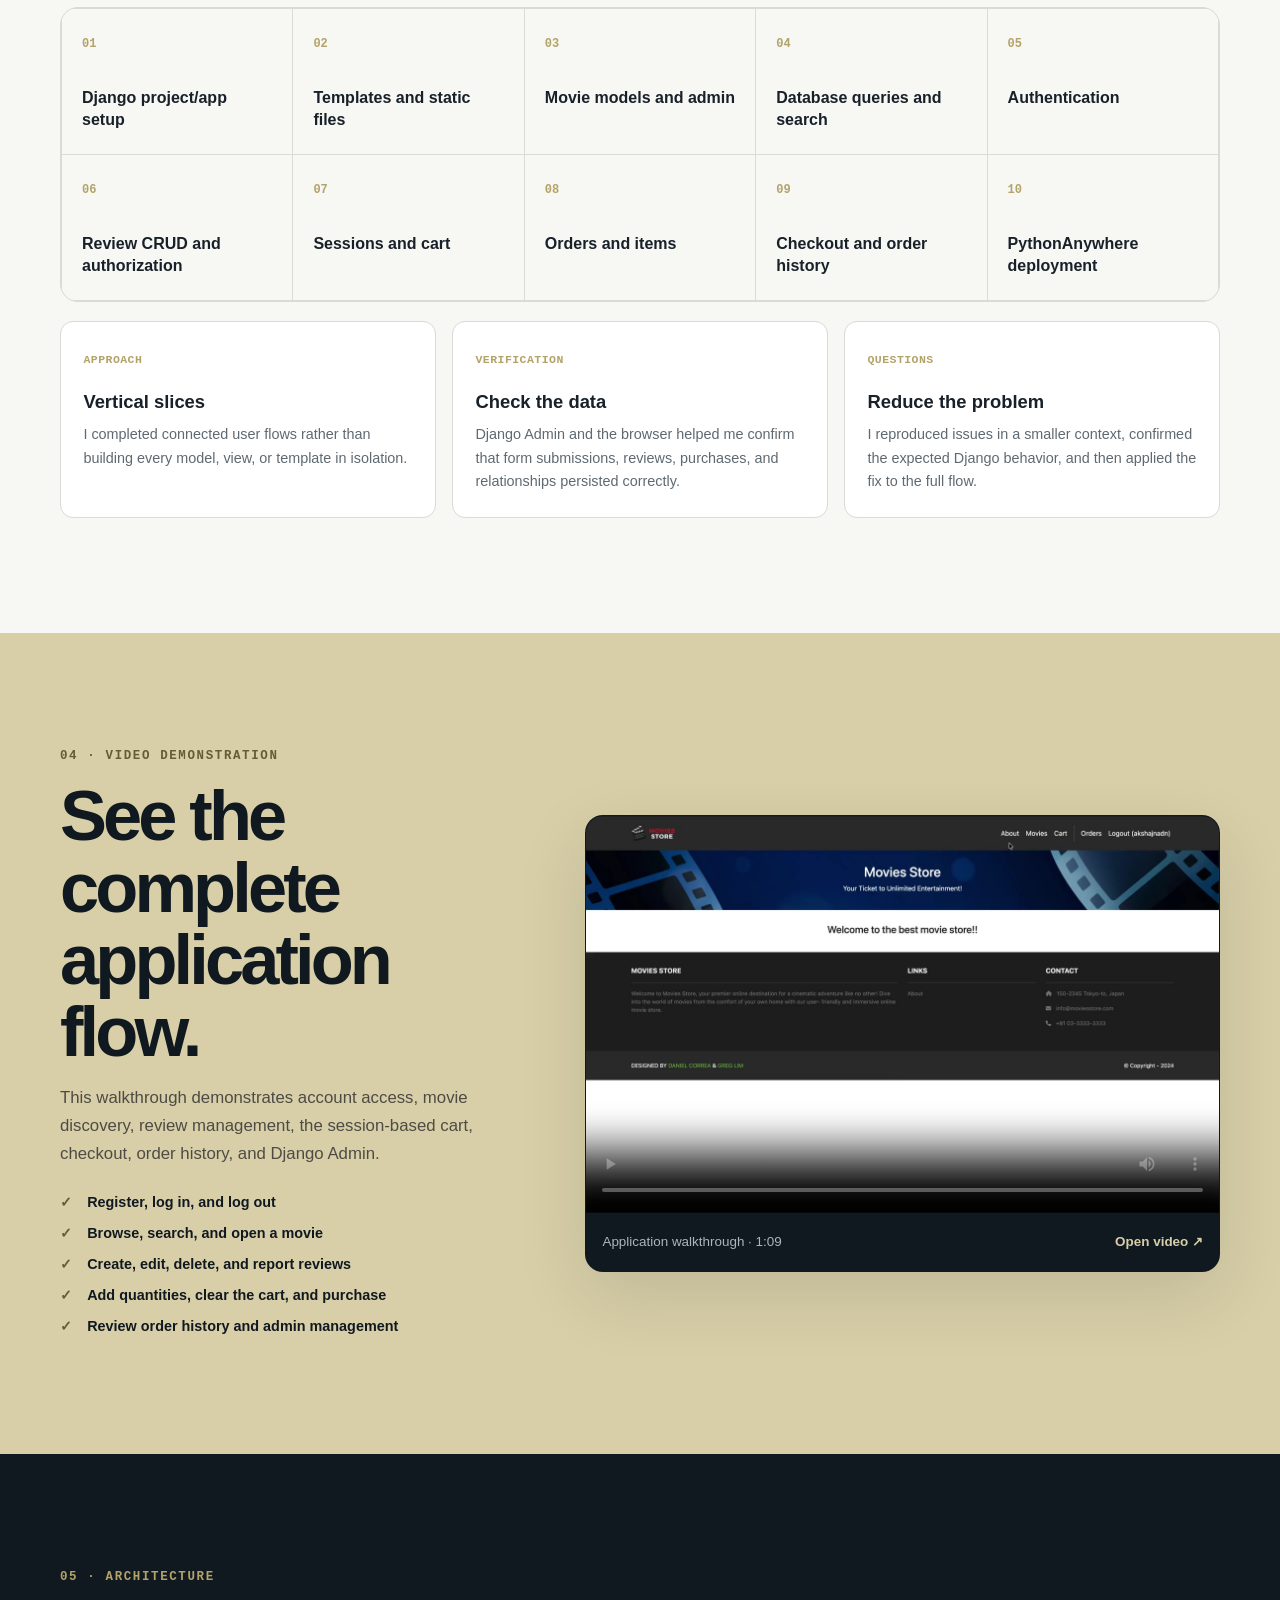
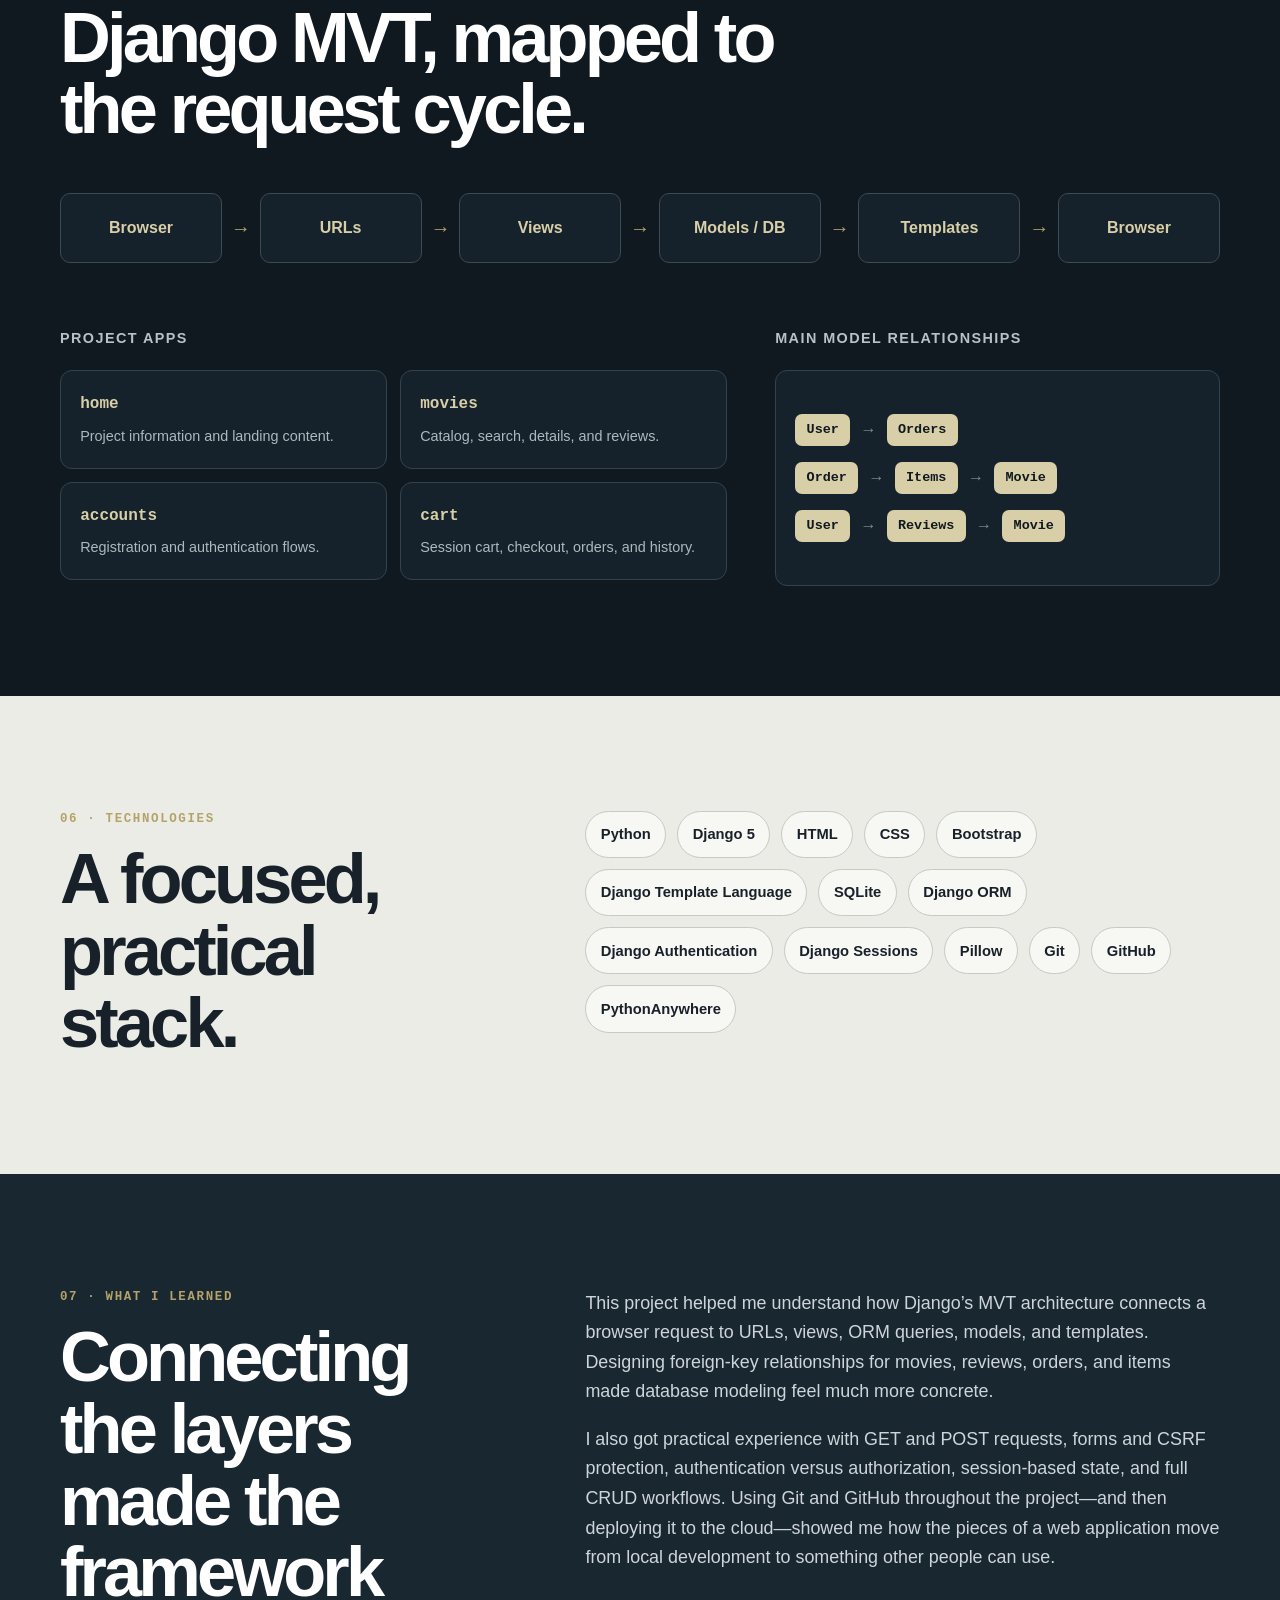
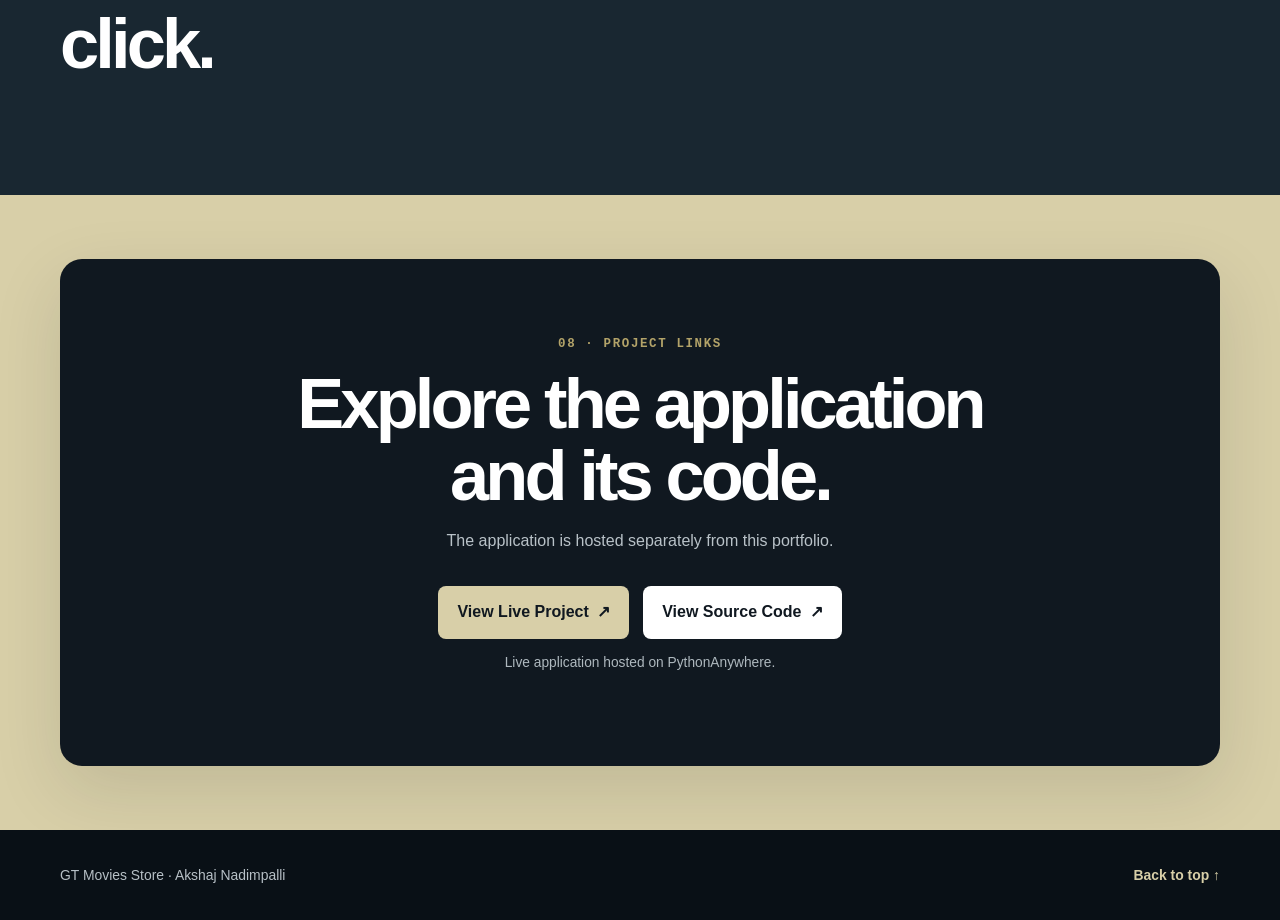
==== commit 8a48b25b: "Add rubric sections and application demo video" ====
--- a/index.html
+++ b/index.html
@@ -24,10 +24,11 @@
         <span></span><span></span><span></span>
       </button>
       <div class="nav-links" id="nav-links">
-        <a href="#overview">Overview</a>
-        <a href="#features">Features</a>
+        <a href="#introduction">Introduction</a>
+        <a href="#project">Project</a>
+        <a href="#process">Process</a>
+        <a href="#demo">Video</a>
         <a href="#architecture">Architecture</a>
-        <a href="#stories">User stories</a>
         <a href="#reflection">Reflection</a>
       </div>
     </nav>
@@ -41,10 +42,10 @@
           <h1>GT Movies<br><span>Store</span></h1>
           <p class="hero-subtitle">A full-stack Django movie storefront featuring authentication, reviews, shopping cart sessions, purchases, order history, administration, and cloud deployment.</p>
           <div class="hero-actions">
-            <a class="button button-disabled" role="link" aria-disabled="true" data-placeholder="DEPLOYED_APP_URL">View Live Project</a>
+            <a class="button" href="https://akshajnadn.pythonanywhere.com/" target="_blank" rel="noreferrer">View Live Project <span aria-hidden="true">↗</span></a>
             <a class="button button-secondary" href="https://github.com/akshajnad/moviesstore" target="_blank" rel="noreferrer">View Source Code <span aria-hidden="true">↗</span></a>
           </div>
-          <p class="link-note"><strong>Live link pending:</strong> replace <code>DEPLOYED_APP_URL</code> in this file once available.</p>
+          <p class="link-note">Live application hosted separately on PythonAnywhere.</p>
         </div>
 
         <aside class="project-summary" aria-label="Project at a glance">
@@ -64,23 +65,47 @@
       <div class="hero-rule" aria-hidden="true"></div>
     </section>
 
-    <section class="section" id="overview">
+    <section class="section introduction" id="introduction">
+      <div class="shell introduction-grid">
+        <div>
+          <p class="eyebrow">01 · Introduction</p>
+          <h2>Hello, I’m<br>Akshaj.</h2>
+        </div>
+        <div class="introduction-card">
+          <p class="intro-lead">I’m Akshaj Nadimpalli, a Georgia Tech student and the developer of GT Movies Store.</p>
+          <p>This portfolio documents how I translated 21 required user stories into a complete Django application—from data modeling and authentication to purchases, administration, and cloud deployment.</p>
+          <p>My goal was to build each requirement as part of one connected experience while keeping the application straightforward to use and maintain.</p>
+        </div>
+      </div>
+    </section>
+
+    <section class="section section-tinted" id="project">
       <div class="shell split-heading">
         <div>
-          <p class="eyebrow">01 · Project overview</p>
+          <p class="eyebrow">02 · GT Movies Store description</p>
           <h2>A storefront built from the database up.</h2>
         </div>
         <div class="body-copy">
-          <p>GT Movies Store is a full-stack web application where users can browse and search movies, create an account, write reviews, add titles to a cart, complete purchases, and revisit earlier orders.</p>
-          <p>I built it to apply Django’s core patterns to a complete user journey instead of a collection of isolated exercises. Administrators can manage users, movies, reviews, orders, and items through Django’s built-in administration interface.</p>
-        </div>
-      </div>
-    </section>
-
-    <section class="section section-tinted" id="features">
+          <p>GT Movies Store is a full-stack web application where users can browse a movie catalog, search by title, inspect a movie’s details, create an account, and contribute reviews. Authentication-aware screens show the right actions for guests and signed-in users, while authorization rules ensure that people can only edit or delete reviews they created.</p>
+          <p>The shopping flow uses Django sessions to remember selected movies and quantities. Users can review totals, clear the cart, complete a purchase, and later see a persistent order history. Behind the customer-facing screens, Django Admin provides one place to manage users, movies, reviews, orders, and order items.</p>
+        </div>
+      </div>
+      <div class="shell journey-wrap">
+        <h3>How the screens answer the requirements</h3>
+        <div class="journey-grid">
+          <article><span>Stories 01–03</span><h4>Introduction & accounts</h4><p>The information, registration, and login screens establish the application and give each user a secure account.</p></article>
+          <article><span>Stories 04–05, 13</span><h4>Movie discovery</h4><p>The listing, title search, and detail screens move users from browsing to a specific movie and its information.</p></article>
+          <article><span>Stories 08, 10–12, 21</span><h4>Reviews</h4><p>Movie pages support reading and writing reviews, owner-only editing and deletion, and inappropriate-review reporting.</p></article>
+          <article><span>Stories 06–07, 09, 14</span><h4>Shopping & orders</h4><p>The cart handles quantities, totals, and clearing; checkout creates persistent orders that appear in order history.</p></article>
+          <article><span>Stories 15–20</span><h4>Access & administration</h4><p>Responsive browser screens support internet access, while Django Admin covers users, movies, reviews, and orders.</p></article>
+        </div>
+      </div>
+    </section>
+
+    <section class="section" id="features">
       <div class="shell">
         <div class="section-heading">
-          <p class="eyebrow">02 · Features</p>
+          <p class="eyebrow">Project features</p>
           <h2>One connected experience, five functional areas.</h2>
         </div>
         <div class="feature-grid">
@@ -96,27 +121,75 @@
     <section class="section" id="screens">
       <div class="shell">
         <div class="section-heading heading-row">
-          <div><p class="eyebrow">03 · Application screens</p><h2>Key moments in the user journey.</h2></div>
+          <div><p class="eyebrow">Project screen tour</p><h2>Key moments in the user journey.</h2></div>
           <p class="placeholder-key"><span aria-hidden="true"></span> Placeholders — not application screenshots</p>
         </div>
         <div class="screens-grid">
-          <figure><img src="assets/screenshots/home.svg" alt="Placeholder for the GT Movies Store home page screenshot" width="1200" height="750"><figcaption><strong>Home page</strong><span>Entry point and project information</span></figcaption></figure>
-          <figure><img src="assets/screenshots/movies-search.svg" alt="Placeholder for the movies listing and search screenshot" width="1200" height="750"><figcaption><strong>Movies & search</strong><span>Browse and title search</span></figcaption></figure>
-          <figure><img src="assets/screenshots/movie-reviews.svg" alt="Placeholder for the movie detail and reviews screenshot" width="1200" height="750"><figcaption><strong>Movie & reviews</strong><span>Details, images, and review CRUD</span></figcaption></figure>
-          <figure><img src="assets/screenshots/cart.svg" alt="Placeholder for the shopping cart screenshot" width="1200" height="750"><figcaption><strong>Cart</strong><span>Quantities, totals, and checkout</span></figcaption></figure>
-          <figure><img src="assets/screenshots/orders.svg" alt="Placeholder for the order history screenshot" width="1200" height="750"><figcaption><strong>Orders</strong><span>Persistent purchase history</span></figcaption></figure>
-          <figure><img src="assets/screenshots/admin.svg" alt="Placeholder for the Django Admin screenshot" width="1200" height="750"><figcaption><strong>Django Admin</strong><span>Application data management</span></figcaption></figure>
+          <figure><img src="assets/screenshots/home.svg" alt="Placeholder for the GT Movies Store home page screenshot" width="1200" height="750"><figcaption><strong>Home page</strong><span>Information · Story 01</span></figcaption></figure>
+          <figure><img src="assets/screenshots/movies-search.svg" alt="Placeholder for the movies listing and search screenshot" width="1200" height="750"><figcaption><strong>Movies & search</strong><span>Browse and search · Stories 04–05</span></figcaption></figure>
+          <figure><img src="assets/screenshots/movie-reviews.svg" alt="Placeholder for the movie detail and reviews screenshot" width="1200" height="750"><figcaption><strong>Movie & reviews</strong><span>Details and review CRUD · Stories 08, 10–13, 21</span></figcaption></figure>
+          <figure><img src="assets/screenshots/cart.svg" alt="Placeholder for the shopping cart screenshot" width="1200" height="750"><figcaption><strong>Cart</strong><span>Quantities and checkout · Stories 06–07, 09</span></figcaption></figure>
+          <figure><img src="assets/screenshots/orders.svg" alt="Placeholder for the order history screenshot" width="1200" height="750"><figcaption><strong>Orders</strong><span>Persistent history · Story 14</span></figcaption></figure>
+          <figure><img src="assets/screenshots/admin.svg" alt="Placeholder for the Django Admin screenshot" width="1200" height="750"><figcaption><strong>Django Admin</strong><span>Data management · Stories 17–20</span></figcaption></figure>
+        </div>
+      </div>
+    </section>
+
+    <section class="section section-tinted" id="stories">
+      <div class="shell">
+        <div class="section-heading heading-row"><div><p class="eyebrow">Requirement coverage</p><h2>All 21 user stories implemented.</h2></div><p class="completion"><strong>21 / 21</strong><span>complete</span></p></div>
+        <ol class="story-grid">
+          <li>App information / about</li><li>Account registration</li><li>Login</li><li>Movie listing</li><li>Movie title search</li><li>Shopping cart</li><li>Add movie quantities</li><li>Create reviews</li><li>Clear cart</li><li>Edit reviews</li><li>Delete reviews</li><li>Read reviews</li><li>Movie details</li><li>Order history</li><li>Browser / internet access</li><li>Responsive GUI</li><li>Admin user management</li><li>Admin movie management</li><li>Admin review management</li><li>Admin order management</li><li>Report inappropriate reviews</li>
+        </ol>
+      </div>
+    </section>
+
+    <section class="section" id="process">
+      <div class="shell">
+        <div class="process-heading">
+          <div><p class="eyebrow">03 · Process description</p><h2>Built in small, working increments.</h2></div>
+          <div class="body-copy">
+            <p>I followed an incremental, feature-by-feature approach. I started with the project structure and data models, then added one complete user flow at a time. Each step connected the URL, view, model or session data, template, and navigation before I moved to the next requirement.</p>
+            <p>When I had a question, I first narrowed it to the layer involved—routing, data, forms, permissions, sessions, or templates. I used the course book as the roadmap, checked Django documentation when I needed more detail, and tested the smallest version of the behavior before integrating it into the full application.</p>
+          </div>
+        </div>
+        <ol class="timeline">
+          <li><span>01</span><p>Django project/app setup</p></li><li><span>02</span><p>Templates and static files</p></li><li><span>03</span><p>Movie models and admin</p></li><li><span>04</span><p>Database queries and search</p></li><li><span>05</span><p>Authentication</p></li><li><span>06</span><p>Review CRUD and authorization</p></li><li><span>07</span><p>Sessions and cart</p></li><li><span>08</span><p>Orders and items</p></li><li><span>09</span><p>Checkout and order history</p></li><li><span>10</span><p>PythonAnywhere deployment</p></li>
+        </ol>
+        <div class="process-notes">
+          <article><span>Approach</span><h3>Vertical slices</h3><p>I completed connected user flows rather than building every model, view, or template in isolation.</p></article>
+          <article><span>Verification</span><h3>Check the data</h3><p>Django Admin and the browser helped me confirm that form submissions, reviews, purchases, and relationships persisted correctly.</p></article>
+          <article><span>Questions</span><h3>Reduce the problem</h3><p>I reproduced issues in a smaller context, confirmed the expected Django behavior, and then applied the fix to the full flow.</p></article>
+        </div>
+      </div>
+    </section>
+
+    <section class="section video-section" id="demo">
+      <div class="shell video-grid">
+        <div>
+          <p class="eyebrow">04 · Video demonstration</p>
+          <h2>See the complete application flow.</h2>
+          <p class="video-copy">This walkthrough demonstrates account access, movie discovery, review management, the session-based cart, checkout, order history, and Django Admin.</p>
+          <ul class="demo-checklist">
+            <li>Register, log in, and log out</li><li>Browse, search, and open a movie</li><li>Create, edit, delete, and report reviews</li><li>Add quantities, clear the cart, and purchase</li><li>Review order history and admin management</li>
+          </ul>
+        </div>
+        <div class="video-player">
+          <video controls preload="metadata" poster="assets/video/gt-movies-store-demo-poster.jpg" aria-label="GT Movies Store application demonstration">
+            <source src="assets/video/gt-movies-store-demo.mp4" type="video/mp4">
+            Your browser does not support embedded video. <a href="assets/video/gt-movies-store-demo.mp4">Open the demonstration video</a> instead.
+          </video>
+          <div class="video-meta"><span>Application walkthrough · 1:09</span><a href="assets/video/gt-movies-store-demo.mp4" target="_blank">Open video <span aria-hidden="true">↗</span></a></div>
         </div>
       </div>
     </section>
 
     <section class="section section-dark" id="architecture">
       <div class="shell">
-        <div class="section-heading"><p class="eyebrow">04 · Architecture</p><h2>Django MVT, mapped to the request cycle.</h2></div>
+        <div class="section-heading"><p class="eyebrow">05 · Architecture</p><h2>Django MVT, mapped to the request cycle.</h2></div>
         <div class="flow" aria-label="Browser to URLs to views to models and database to templates to browser">
           <span>Browser</span><b aria-hidden="true">→</b><span>URLs</span><b aria-hidden="true">→</b><span>Views</span><b aria-hidden="true">→</b><span>Models / DB</span><b aria-hidden="true">→</b><span>Templates</span><b aria-hidden="true">→</b><span>Browser</span>
         </div>
-
         <div class="architecture-grid">
           <div>
             <h3>Project apps</h3>
@@ -139,15 +212,6 @@
       </div>
     </section>
 
-    <section class="section" id="process">
-      <div class="shell">
-        <div class="section-heading"><p class="eyebrow">05 · Development process</p><h2>Built in small, working increments.</h2></div>
-        <ol class="timeline">
-          <li><span>01</span><p>Django project/app setup</p></li><li><span>02</span><p>Templates and static files</p></li><li><span>03</span><p>Movie models and admin</p></li><li><span>04</span><p>Database queries and search</p></li><li><span>05</span><p>Authentication</p></li><li><span>06</span><p>Review CRUD and authorization</p></li><li><span>07</span><p>Sessions and cart</p></li><li><span>08</span><p>Orders and items</p></li><li><span>09</span><p>Checkout and order history</p></li><li><span>10</span><p>PythonAnywhere deployment</p></li>
-        </ol>
-      </div>
-    </section>
-
     <section class="section section-tinted" id="technology">
       <div class="shell split-heading">
         <div><p class="eyebrow">06 · Technologies</p><h2>A focused, practical stack.</h2></div>
@@ -157,18 +221,9 @@
       </div>
     </section>
 
-    <section class="section" id="stories">
-      <div class="shell">
-        <div class="section-heading heading-row"><div><p class="eyebrow">07 · User stories</p><h2>All 21 requirements implemented.</h2></div><p class="completion"><strong>21 / 21</strong><span>complete</span></p></div>
-        <ol class="story-grid">
-          <li>App information / about</li><li>Account registration</li><li>Login</li><li>Movie listing</li><li>Movie title search</li><li>Shopping cart</li><li>Add movie quantities</li><li>Create reviews</li><li>Clear cart</li><li>Edit reviews</li><li>Delete reviews</li><li>Read reviews</li><li>Movie details</li><li>Order history</li><li>Browser / internet access</li><li>Responsive GUI</li><li>Admin user management</li><li>Admin movie management</li><li>Admin review management</li><li>Admin order management</li><li>Report inappropriate reviews</li>
-        </ol>
-      </div>
-    </section>
-
     <section class="section section-reflection" id="reflection">
       <div class="shell reflection-grid">
-        <div><p class="eyebrow">08 · What I learned</p><h2>Connecting the layers made the framework click.</h2></div>
+        <div><p class="eyebrow">07 · What I learned</p><h2>Connecting the layers made the framework click.</h2></div>
         <div class="reflection-copy">
           <p>This project helped me understand how Django’s MVT architecture connects a browser request to URLs, views, ORM queries, models, and templates. Designing foreign-key relationships for movies, reviews, orders, and items made database modeling feel much more concrete.</p>
           <p>I also got practical experience with GET and POST requests, forms and CSRF protection, authentication versus authorization, session-based state, and full CRUD workflows. Using Git and GitHub throughout the project—and then deploying it to the cloud—showed me how the pieces of a web application move from local development to something other people can use.</p>
@@ -178,14 +233,14 @@
 
     <section class="section links-section" id="links">
       <div class="shell links-card">
-        <p class="eyebrow">09 · Project links</p>
+        <p class="eyebrow">08 · Project links</p>
         <h2>Explore the application and its code.</h2>
         <p>The application is hosted separately from this portfolio.</p>
         <div class="hero-actions centered">
-          <a class="button button-disabled" role="link" aria-disabled="true" data-placeholder="DEPLOYED_APP_URL">View Live Project</a>
+          <a class="button" href="https://akshajnadn.pythonanywhere.com/" target="_blank" rel="noreferrer">View Live Project <span aria-hidden="true">↗</span></a>
           <a class="button button-light" href="https://github.com/akshajnad/moviesstore" target="_blank" rel="noreferrer">View Source Code <span aria-hidden="true">↗</span></a>
         </div>
-        <p class="link-note light-note">Replace <code>DEPLOYED_APP_URL</code> when the PythonAnywhere address is available.</p>
+        <p class="link-note light-note">Live application hosted on PythonAnywhere.</p>
       </div>
     </section>
   </main>
--- a/assets/styles.css
+++ b/assets/styles.css
@@ -77,6 +77,21 @@
 .section-heading h2 { max-width: 790px; }
 .heading-row { display: flex; align-items: end; justify-content: space-between; gap: 2rem; }
 
+.introduction { background: var(--white); }
+.introduction-grid { display: grid; grid-template-columns: .8fr 1.2fr; gap: clamp(3rem, 8vw, 8rem); align-items: center; }
+.introduction-card { position: relative; padding: clamp(1.8rem, 4vw, 3.2rem); border: 1px solid var(--line); border-radius: var(--radius); background: var(--paper); box-shadow: 0 16px 45px rgba(16,24,32,.07); }
+.introduction-card::before { content: ""; position: absolute; inset: 1.4rem auto 1.4rem 0; width: 5px; border-radius: 0 6px 6px 0; background: var(--gold); }
+.introduction-card p { margin: 1rem 0; color: var(--muted); font-size: 1.06rem; }
+.introduction-card .intro-lead { margin-top: 0; color: var(--ink); font-size: clamp(1.3rem, 2.6vw, 1.85rem); font-weight: 760; line-height: 1.35; letter-spacing: -.025em; }
+.journey-wrap { margin-top: clamp(3rem, 7vw, 6rem); }
+.journey-wrap > h3 { margin: 0 0 1.25rem; font-size: .9rem; letter-spacing: .1em; text-transform: uppercase; }
+.journey-grid { display: grid; grid-template-columns: repeat(6, 1fr); gap: 1rem; }
+.journey-grid article { grid-column: span 2; padding: 1.35rem; border: 1px solid #d3d4cf; border-radius: 13px; background: var(--white); }
+.journey-grid article:nth-child(4), .journey-grid article:nth-child(5) { grid-column: span 3; }
+.journey-grid span, .process-notes span { color: var(--gold); font: 800 .72rem/1.2 ui-monospace, SFMono-Regular, Menlo, monospace; letter-spacing: .04em; text-transform: uppercase; }
+.journey-grid h4 { margin: 1.1rem 0 .5rem; font-size: 1.1rem; letter-spacing: -.02em; }
+.journey-grid p { margin: 0; color: var(--muted); font-size: .9rem; }
+
 .feature-grid { display: grid; grid-template-columns: repeat(6, 1fr); gap: 1rem; }
 .feature-card { grid-column: span 2; min-height: 275px; padding: 1.5rem; border: 1px solid #d3d4cf; border-radius: var(--radius); background: var(--paper); transition: transform .22s ease, box-shadow .22s ease; }
 .feature-card:nth-child(4), .feature-card:nth-child(5) { grid-column: span 3; }
@@ -113,8 +128,25 @@
 .timeline li { min-height: 145px; padding: 1.25rem; background: var(--paper); }
 .timeline span { color: var(--gold); font: 800 .75rem/1 ui-monospace, SFMono-Regular, Menlo, monospace; }
 .timeline p { margin: 2rem 0 0; font-weight: 720; line-height: 1.35; }
+.process-heading { display: grid; grid-template-columns: .8fr 1.2fr; gap: clamp(3rem, 8vw, 8rem); align-items: start; margin-bottom: 3rem; }
+.process-notes { display: grid; grid-template-columns: repeat(3, 1fr); gap: 1rem; margin-top: 1.2rem; }
+.process-notes article { padding: 1.4rem; border: 1px solid var(--line); border-radius: 13px; background: var(--white); }
+.process-notes h3 { margin: 1rem 0 .35rem; font-size: 1.15rem; }
+.process-notes p { margin: 0; color: var(--muted); font-size: .9rem; }
 .tech-list { display: flex; flex-wrap: wrap; gap: .7rem; margin: 0; padding: 0; list-style: none; }
 .tech-list li { padding: .65rem .9rem; border: 1px solid #c7c9c3; border-radius: 999px; background: var(--paper); font-size: .92rem; font-weight: 700; }
+
+.video-section { color: var(--navy); background: var(--gold-light); }
+.video-grid { display: grid; grid-template-columns: .8fr 1.2fr; gap: clamp(3rem, 8vw, 7rem); align-items: center; }
+.video-section .eyebrow { color: #665b34; }
+.video-copy { max-width: 610px; color: #4d4b43; font-size: 1.05rem; }
+.demo-checklist { display: grid; gap: .45rem; margin: 1.5rem 0 0; padding: 0; list-style: none; }
+.demo-checklist li { position: relative; padding-left: 1.7rem; font-size: .9rem; font-weight: 680; }
+.demo-checklist li::before { content: "✓"; position: absolute; left: 0; color: #665b34; font-weight: 900; }
+.video-player { overflow: hidden; border: 1px solid rgba(16,24,32,.22); border-radius: var(--radius); color: var(--white); background: var(--navy); box-shadow: var(--shadow); }
+.video-player video { width: 100%; display: block; aspect-ratio: 1280 / 802; background: #05090d; object-fit: contain; }
+.video-meta { min-height: 58px; display: flex; align-items: center; justify-content: space-between; gap: 1rem; padding: .8rem 1rem; color: #abb6bd; font-size: .84rem; }
+.video-meta a { color: var(--gold-light); font-weight: 800; text-decoration: none; }
 
 .completion { display: flex; align-items: baseline; gap: .7rem; margin: 0 0 .3rem; }
 .completion strong { color: var(--gold); font-size: 2rem; letter-spacing: -.04em; }
@@ -138,9 +170,11 @@
 [data-reveal].visible { opacity: 1; transform: none; }
 
 @media (max-width: 920px) {
-  .hero-grid, .split-heading, .reflection-grid, .architecture-grid { grid-template-columns: 1fr; }
+  .hero-grid, .split-heading, .reflection-grid, .architecture-grid, .introduction-grid, .process-heading, .video-grid { grid-template-columns: 1fr; }
   .hero { padding-top: 5.5rem; }
   .project-summary { max-width: 620px; }
+  .journey-grid article { grid-column: span 3; }
+  .journey-grid article:last-child { grid-column: span 6; }
   .feature-card { grid-column: span 3; }
   .feature-card:last-child { grid-column: span 6; }
   .timeline { grid-template-columns: repeat(2, 1fr); }
@@ -163,7 +197,7 @@
   .placeholder-key, .completion { margin-top: 1rem; }
   .flow { display: grid; grid-template-columns: 1fr; }
   .flow b { transform: rotate(90deg); text-align: center; }
-  .screens-grid, .app-grid, .story-grid { grid-template-columns: 1fr; }
+  .screens-grid, .app-grid, .story-grid, .process-notes { grid-template-columns: 1fr; }
 }
 
 @media (max-width: 540px) {
@@ -172,11 +206,14 @@
   .button { width: 100%; }
   .feature-grid { display: grid; grid-template-columns: 1fr; }
   .feature-card, .feature-card:nth-child(4), .feature-card:nth-child(5), .feature-card:last-child { grid-column: auto; }
+  .journey-grid { grid-template-columns: 1fr; }
+  .journey-grid article, .journey-grid article:nth-child(4), .journey-grid article:nth-child(5), .journey-grid article:last-child { grid-column: auto; }
   .timeline { grid-template-columns: 1fr; }
   .timeline li { min-height: 100px; }
   .timeline p { margin-top: 1.2rem; }
   .screens-grid figcaption { display: block; }
   .screens-grid figcaption span { display: block; text-align: left; }
+  .video-meta { align-items: flex-start; flex-direction: column; gap: .25rem; }
   .footer-inner { align-items: flex-start; flex-direction: column; justify-content: center; gap: .2rem; }
 }
 
